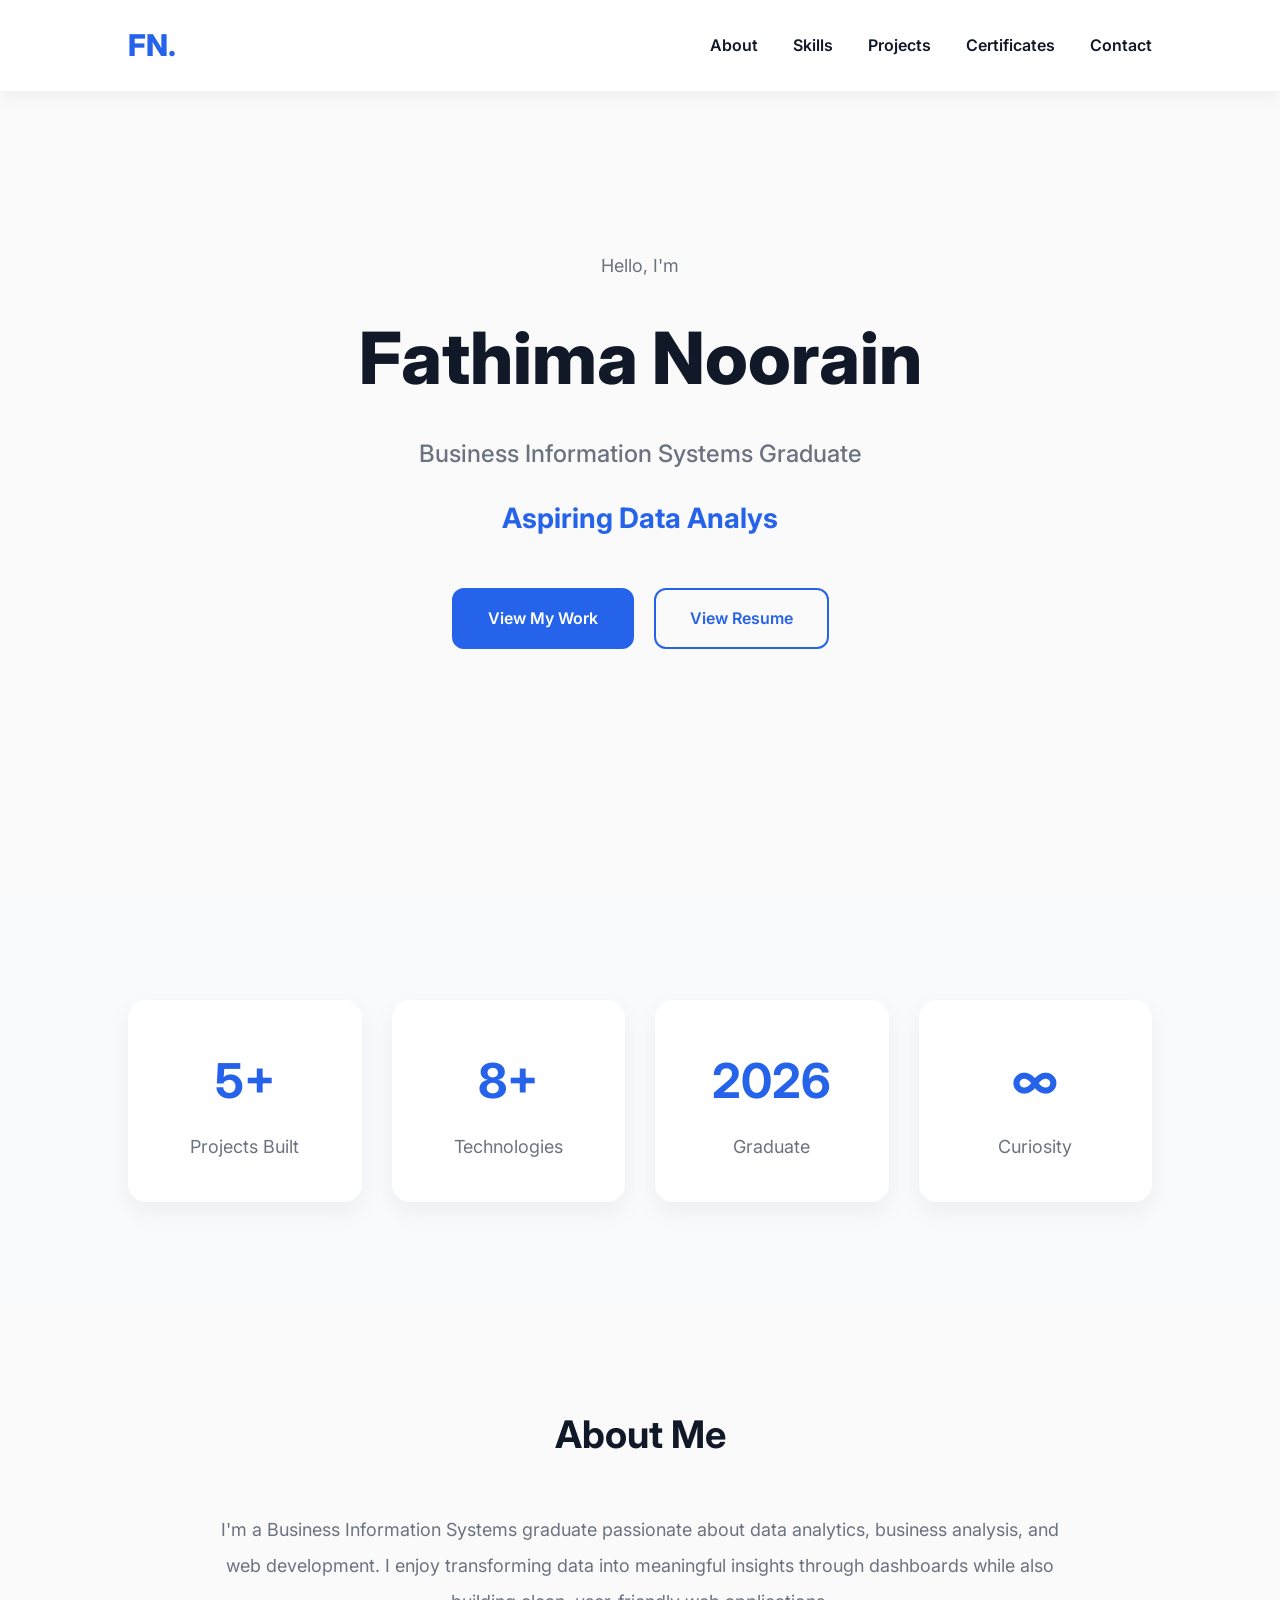
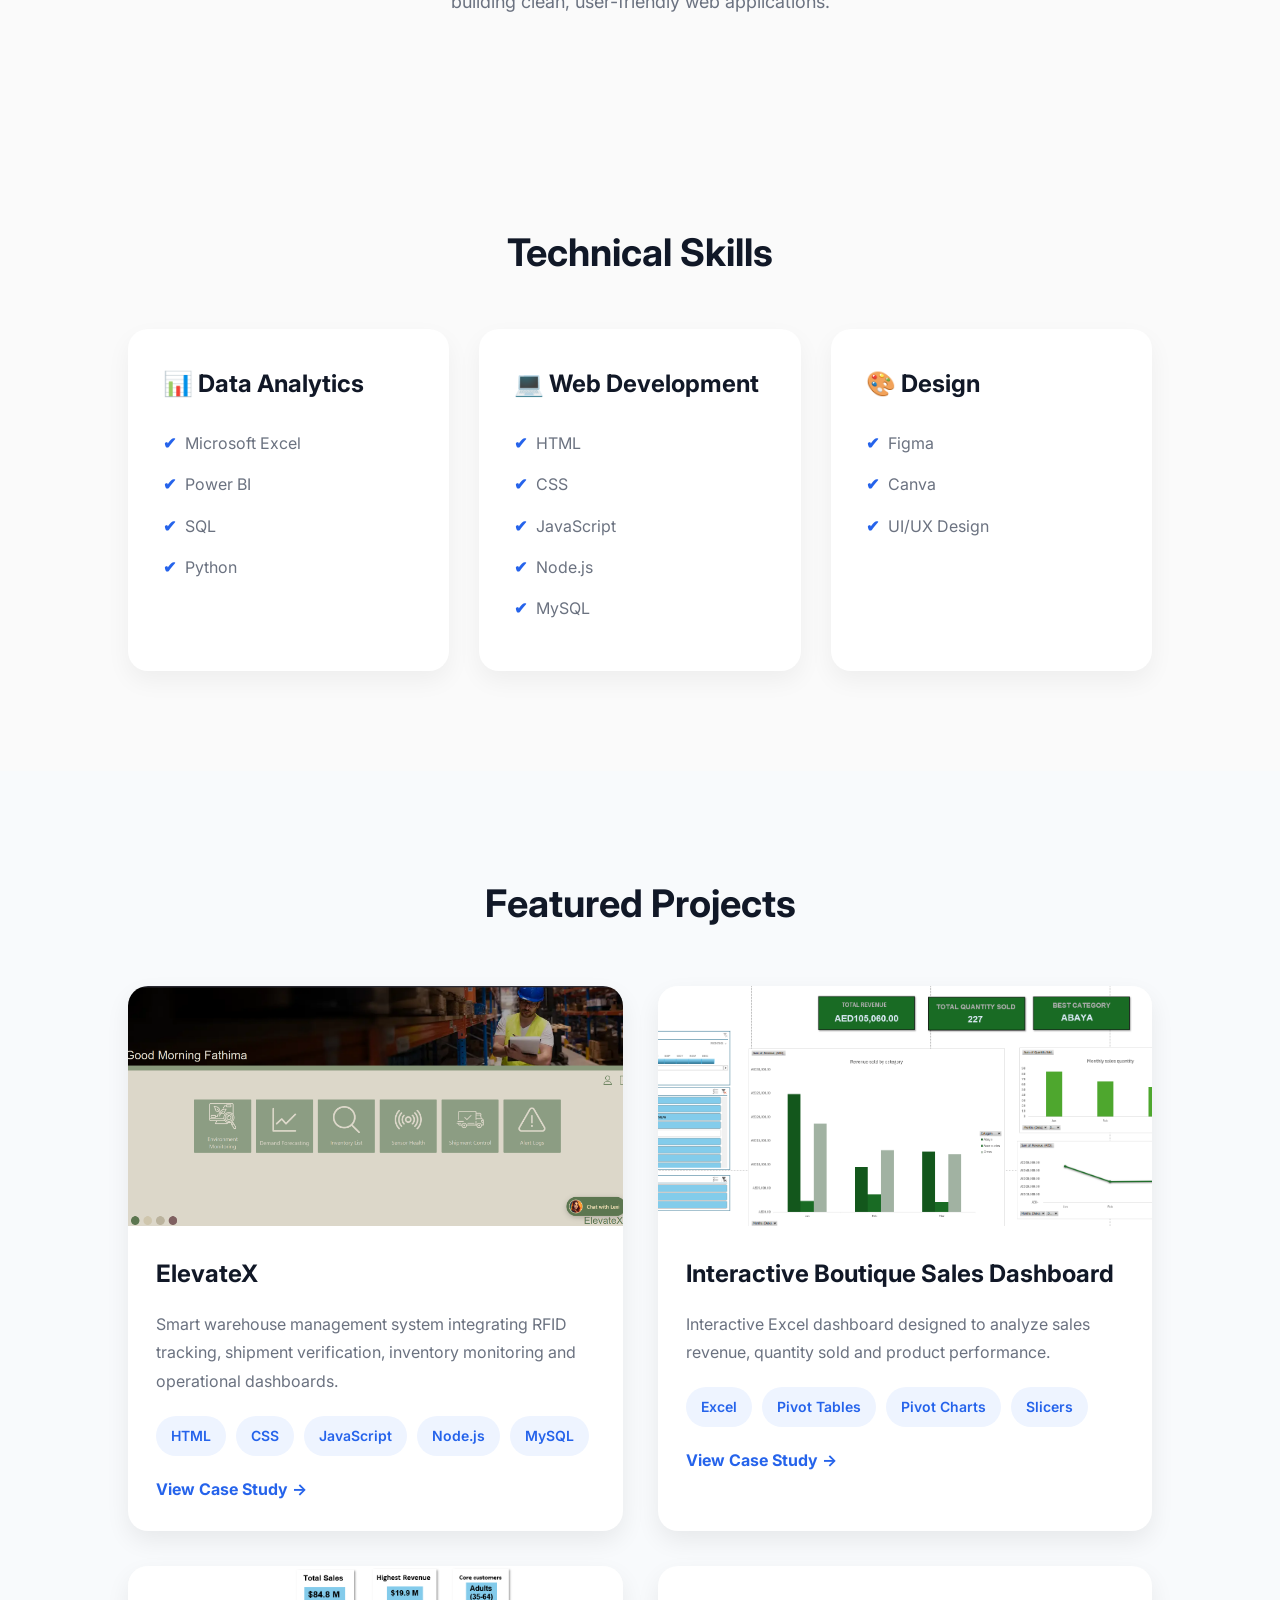
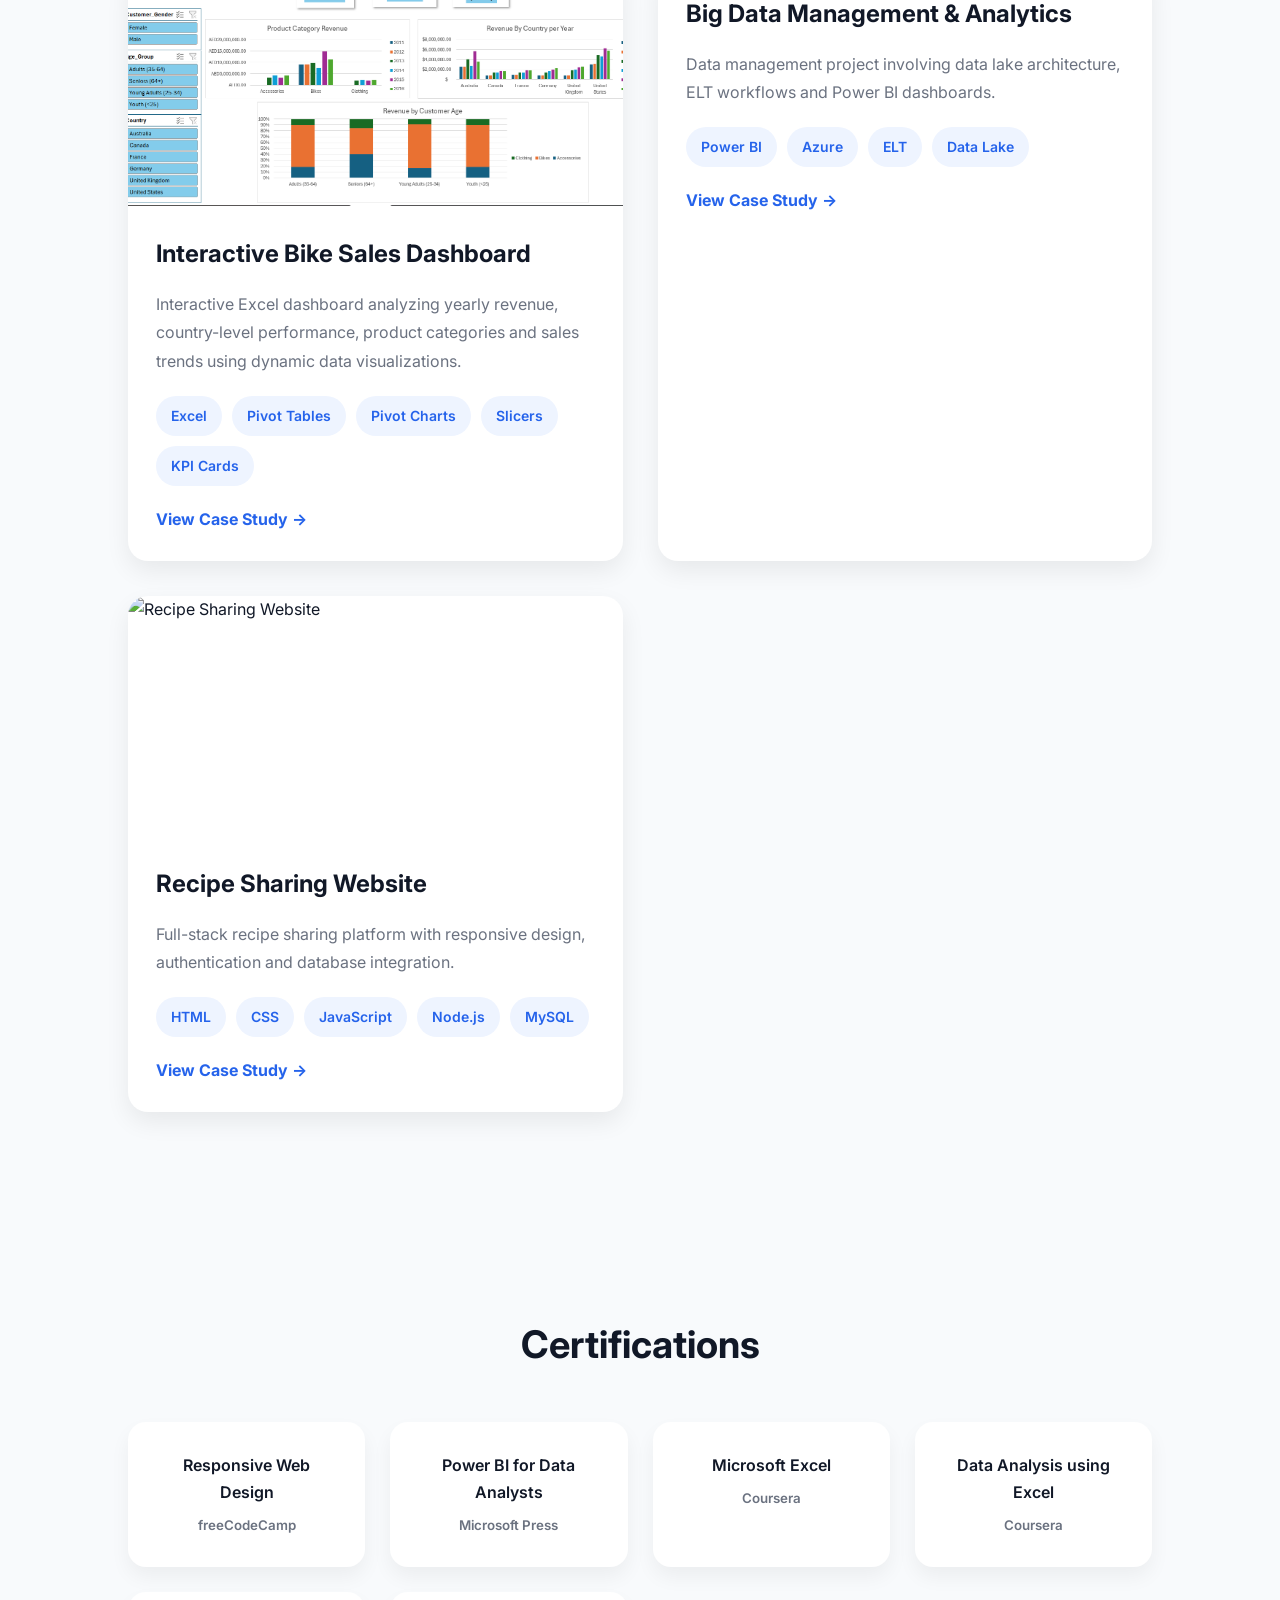
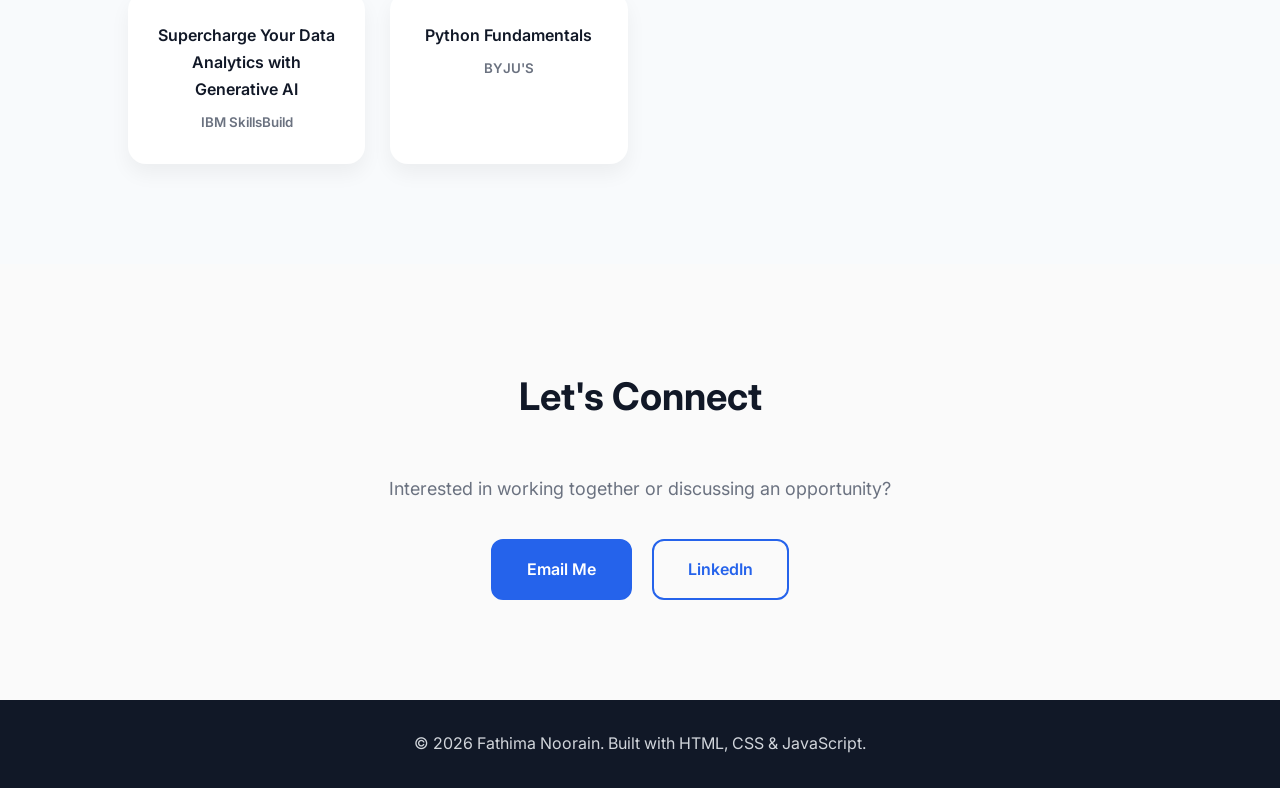
==== index.html @ 67fe756a "Rename portfolio.html to index.html" ====
<!DOCTYPE html>
<html lang="en">

<head>

    <meta charset="UTF-8">
    <meta name="viewport" content="width=device-width, initial-scale=1.0">

    <title>Fathima Noorain | Portfolio</title>

    <link rel="preconnect" href="https://fonts.googleapis.com">
    <link rel="preconnect" href="https://fonts.gstatic.com" crossorigin>

    <link
        href="https://fonts.googleapis.com/css2?family=Inter:wght@300;400;500;600;700;800&display=swap"
        rel="stylesheet"
    >

    <link rel="stylesheet" href="portfolio.css">

</head>


<body>


<!-- ===========================
NAVBAR
=========================== -->

<header>

    <nav>

        <a href="#home" class="logo">FN.</a>

        <ul>

            <li>
                <a href="#about">About</a>
            </li>

            <li>
                <a href="#skills">Skills</a>
            </li>

            <li>
                <a href="#projects">Projects</a>
            </li>

            <li>
                <a href="#certificates">Certificates</a>
            </li>

            <li>
                <a href="#contact">Contact</a>
            </li>

        </ul>

    </nav>

</header>



<!-- ===========================
HERO
=========================== -->

<section class="hero" id="home">

    <div class="hero-text">

        <p>Hello, I'm</p>

        <h1>Fathima Noorain</h1>

        <h3>Business Information Systems Graduate</h3>

        <h4 id="typing"></h4>

        <div class="buttons">

            <a href="#projects" class="btn">
                View My Work
            </a>

            <a
                href="resume/Resume.pdf"
                class="btn-outline"
                target="_blank"
            >
                View Resume
            </a>

        </div>

    </div>

</section>



<!-- ===========================
STATS
=========================== -->

<section id="stats">

    <div class="stats-grid">

        <div class="stat-card">

            <h2>5+</h2>

            <p>Projects Built</p>

        </div>


        <div class="stat-card">

            <h2>8+</h2>

            <p>Technologies</p>

        </div>


        <div class="stat-card">

            <h2>2026</h2>

            <p>Graduate</p>

        </div>


        <div class="stat-card">

            <h2>∞</h2>

            <p>Curiosity</p>

        </div>

    </div>

</section>



<!-- ===========================
ABOUT
=========================== -->

<section id="about">

    <h2>About Me</h2>

    <p>

        I'm a Business Information Systems graduate passionate about
        data analytics, business analysis, and web development.
        I enjoy transforming data into meaningful insights through
        dashboards while also building clean, user-friendly web
        applications.

    </p>

</section>



<!-- ===========================
SKILLS
=========================== -->

<section id="skills">

    <h2>Technical Skills</h2>


    <div class="skills-grid">


        <div class="skill-box">

            <h3>📊 Data Analytics</h3>

            <p>Microsoft Excel</p>
            <p>Power BI</p>
            <p>SQL</p>
            <p>Python</p>

        </div>


        <div class="skill-box">

            <h3>💻 Web Development</h3>

            <p>HTML</p>
            <p>CSS</p>
            <p>JavaScript</p>
            <p>Node.js</p>
            <p>MySQL</p>

        </div>


        <div class="skill-box">

            <h3>🎨 Design</h3>

            <p>Figma</p>
            <p>Canva</p>
            <p>UI/UX Design</p>

        </div>

    </div>

</section>



<!-- ===========================
PROJECTS
=========================== -->

<section id="projects">

    <h2>Featured Projects</h2>


    <div class="project-grid">


        <!-- ===========================
        ELEVATEX
        =========================== -->

        <div class="project-card">

            <img
                src="media/ElevateX_Homepage.png"
                alt="ElevateX Smart Warehouse Management System"
            >

            <div class="project-content">

                <h3>ElevateX</h3>

                <p>

                    Smart warehouse management system integrating
                    RFID tracking, shipment verification, inventory
                    monitoring and operational dashboards.

                </p>


                <div class="tags">

                    <span>HTML</span>
                    <span>CSS</span>
                    <span>JavaScript</span>
                    <span>Node.js</span>
                    <span>MySQL</span>

                </div>


                <button
                    class="project-btn"
                    onclick="openModal('elevatexModal')"
                >

                    View Case Study →

                </button>

            </div>

        </div>



        <!-- ===========================
        BOUTIQUE DASHBOARD
        =========================== -->

        <div class="project-card">

            <img
                src="media/sales_dashboard.png"
                alt="Interactive Boutique Sales Dashboard"
            >

            <div class="project-content">

                <h3>Interactive Boutique Sales Dashboard</h3>

                <p>

                    Interactive Excel dashboard designed to analyze
                    sales revenue, quantity sold and product performance.

                </p>


                <div class="tags">

                    <span>Excel</span>
                    <span>Pivot Tables</span>
                    <span>Pivot Charts</span>
                    <span>Slicers</span>

                </div>


                <button
                    class="project-btn"
                    onclick="openModal('boutiqueModal')"
                >

                    View Case Study →

                </button>

            </div>

        </div>

        <!-- ===========================
     BIKE SALES DASHBOARD
     =========================== -->

<div class="project-card">

    <img
        src="media/BikeSales_Dashboard.png"
        alt="Interactive Bike Sales Dashboard"
    >

    <div class="project-content">

        <h3>Interactive Bike Sales Dashboard</h3>

        <p>
            Interactive Excel dashboard analyzing yearly revenue,
            country-level performance, product categories and
            sales trends using dynamic data visualizations.
        </p>

        <div class="tags">

            <span>Excel</span>
            <span>Pivot Tables</span>
            <span>Pivot Charts</span>
            <span>Slicers</span>
            <span>KPI Cards</span>

        </div>

        <button
            class="project-btn"
            onclick="openModal('bikeSales')"
        >
            View Case Study →
        </button>

    </div>

</div>

        <!-- ===========================
        BIG DATA
        =========================== -->

        <div class="project-card">

            <!-- <img
                src="images/big-data.jpg"
                alt="Big Data Management and Analytics Project"
            > -->

            <div class="project-content">

                <h3>Big Data Management & Analytics</h3>

                <p>

                    Data management project involving data lake
                    architecture, ELT workflows and Power BI dashboards.

                </p>


                <div class="tags">

                    <span>Power BI</span>
                    <span>Azure</span>
                    <span>ELT</span>
                    <span>Data Lake</span>

                </div>


                <button
                    class="project-btn"
                    onclick="openModal('bigDataModal')"
                >

                    View Case Study →

                </button>

            </div>

        </div>



        <!-- ===========================
        RECIPE WEBSITE
        =========================== -->

        <div class="project-card">

            <img
                src="images/recipe.jpg"
                alt="Recipe Sharing Website"
            >

            <div class="project-content">

                <h3>Recipe Sharing Website</h3>

                <p>

                    Full-stack recipe sharing platform with
                    responsive design, authentication and database
                    integration.

                </p>


                <div class="tags">

                    <span>HTML</span>
                    <span>CSS</span>
                    <span>JavaScript</span>
                    <span>Node.js</span>
                    <span>MySQL</span>

                </div>


                <button
                    class="project-btn"
                    onclick="openModal('recipeModal')"
                >

                    View Case Study →

                </button>

            </div>

        </div>

    </div>

</section>

<!-- ==================================================
CASE STUDY MODALS
================================================== -->


<!-- ===========================
ELEVATEX MODAL
=========================== -->

<div class="modal" id="elevatexModal">

    <div class="modal-content">

        <button
            class="modal-close"
            onclick="closeModal('elevatexModal')"
        >
            ×
        </button>


        <h2>ElevateX</h2>

        <p class="modal-subtitle">
            Smart Warehouse Management System
        </p>


        <div class="modal-section">

            <h3>Overview</h3>

            <p>

                ElevateX is a university capstone project focused
                on improving warehouse visibility and automating
                inventory operations through connected technologies,
                dashboards and real-time data.

            </p>

        </div>


        <div class="modal-section">

            <h3>My Contribution</h3>

            <ul>

                <li>
                Developed and integrated backend functionality for user registration, login, inventory management, shipment verification, and shelf-location assignment.
                </li>

                <li>
                    Connected backend RFID data to frontend
                    interfaces.
                </li>

                <li>
                    Worked on displaying RFID scan results and shipment information
                    on the dashboard
                </li>

                <li>
                Worked across the frontend and backend to ensure data was correctly processed, stored, and displayed throughout the system.
                </li>
                <li>
                Maintained and managed the project database, supporting reliable storage and retrieval of user, inventory, shipment, and shelf-location data.

                </li>

            </ul>

        </div>


        <div class="modal-section">

            <h3>Key Features</h3>

            <ul>

                <li>RFID inventory tracking</li>
                <li>Shipment verification</li>
                <li>QR-based shelf binning</li>
                <li>Inventory monitoring</li>
                <li>Sensor health monitoring</li>
                <li>Operational dashboards</li>

            </ul>

        </div>


        <div class="modal-section">

            <h3>Technologies</h3>

            <div class="modal-tags">

                <span>HTML</span>
                <span>CSS</span>
                <span>JavaScript</span>
                <span>Node.js</span>
                <span>Express.js</span>
                <span>MySQL</span>
                <span>MongoDB</span>
                <span>RFID</span>
                <span>ESP32</span>
                <span>QR Code Systems</span>

            </div>

        </div>


        <div class="project-gallery">
             <img
                src="media/ElevateX_UserProfile.png"
                alt="ElevateX Dashboard"
            >
            <img
                src="media/ElevateX_InventorySearch.png"
                alt="ElevateX Dashboard"
            >
             <img
                src="media/ElevateX_warehouseInventory.png"
                alt="ElevateX Dashboard"
            >
             <img
                src="media/ElevateX_ShipmentControl.png"
                alt="ElevateX Dashboard"
            >
             <img
                src="media/ElevateX_shipmentVerification.png"
                alt="ElevateX Dashboard"
            >

            

        </div>


        <button
            class="modal-bottom-close"
            onclick="closeModal('elevatexModal')"
        >
            Close Case Study
        </button>

    </div>

</div>



<!-- ===========================
BOUTIQUE MODAL
=========================== -->

<div class="modal" id="boutiqueModal">

    <div class="modal-content">

        <button
            class="modal-close"
            onclick="closeModal('boutiqueModal')"
        >
            ×
        </button>


        <h2>Interactive Boutique Sales Dashboard</h2>

        <p class="modal-subtitle">
            Microsoft Excel Data Analytics Project
        </p>


        <div class="modal-section">

            <h3>Overview</h3>

            <p>

                An interactive sales dashboard created in Microsoft
                Excel to analyze monthly revenue, sales quantity,
                category performance and product trends.

            </p>

        </div>


        <div class="modal-section">

            <h3>What I Did</h3>

            <ul>

                <li>
                    Cleaned and organized sales data.
                </li>

                <li>
                    Created Pivot Tables and Pivot Charts.
                </li>

                <li>
                    Designed KPI cards for key metrics.
                </li>

                <li>
                    Added interactive slicers for filtering.
                </li>

                <li>
                    Analyzed monthly revenue and quantity sold.
                </li>

                <li>
                    Identified the best-performing category.

                </li>

            </ul>

        </div>


        <div class="modal-section">

            <h3>Key Insights</h3>

            <ul>

                <li>
                    Total revenue: AED 105,060
                </li>

                <li>
                    Total quantity sold: 227
                </li>

                <li>
                    Best-performing category: Abaya
                </li>

            </ul>

        </div>


        <div class="modal-section">

            <h3>Tools</h3>

            <div class="modal-tags">

                <span>Microsoft Excel</span>
                <span>Pivot Tables</span>
                <span>Pivot Charts</span>
                <span>Slicers</span>
                <span>KPI Cards</span>
                <span>Data Cleaning</span>

            </div>

        </div>


        <div class="project-gallery">

            <img
                src="media/sales_dashboard.png"
                alt="Boutique Sales Dashboard"
            >

        </div>


        <button
            class="modal-bottom-close"
            onclick="closeModal('boutiqueModal')"
        >
            Close Case Study
        </button>

    </div>

</div>

<!-- ===========================
BIKE SALES DASHBOARD
=========================== -->

<div class="modal" id="bikeSales">

    <div class="modal-content">

        <button
            class="modal-close"
            onclick="closeModal('bikeSales')"
        >
            ×
        </button>


        <h2>Interactive Bike Sales Dashboard</h2>

        <p class="modal-subtitle">
            Microsoft Excel Data Analytics Project
        </p>


        <div class="modal-section">

            <h3>Overview</h3>

            <p>

                An interactive sales dashboard created in Microsoft
                Excel to analyze yearly revenue, revenue per country,
                category performance and product trends.

            </p>

        </div>


        <div class="modal-section">

            <h3>What I Did</h3>

            <ul>

                <li>
                    Cleaned and organized sales data.
                </li>

                <li>
                    Created Pivot Tables and Pivot Charts.
                </li>

                <li>
                    Designed KPI cards for key metrics.
                </li>

                <li>
                    Added interactive slicers for filtering.
                </li>

                <li>
                    Analyzed yearly revenue per country for each product category and subcategory.
                </li>

                <li>
                    Identified the best-performing category.

                </li>

            </ul>

        </div>


        <div class="modal-section">

            <h3>Key Insights</h3>

            <ul>

                <li>
                    Total revenue: $84.8 M
                </li>

                <li>
                    Highest Annual Revenue (2015): $19.9 M
                </li>

                <li>
                    Best-performing category: Accessories
                </li>

            </ul>

        </div>


        <div class="modal-section">

            <h3>Tools</h3>

            <div class="modal-tags">

                <span>Microsoft Excel</span>
                <span>Pivot Tables</span>
                <span>Pivot Charts</span>
                <span>Slicers</span>
                <span>KPI Cards</span>
                <span>Data Cleaning</span>

            </div>

        </div>


        <div class="project-gallery">

            <img
                src="media/BikeSales_Dashboard.png"
                alt="Bike Sales Dashboard"
            >

        </div>


        <button
            class="modal-bottom-close"
            onclick="closeModal('bikeSales')"
        >
            Close Case Study
        </button>

    </div>

</div>

<!-- ===========================
BIG DATA MODAL
=========================== -->

<div class="modal" id="bigDataModal">

    <div class="modal-content">

        <button
            class="modal-close"
            onclick="closeModal('bigDataModal')"
        >
            ×
        </button>


        <h2>Big Data Management & Analytics</h2>

        <p class="modal-subtitle">
            Data Management & Business Intelligence Project
        </p>


        <div class="modal-section">

            <h3>Overview</h3>

            <p>

                A university group project focused on evaluating
                an organization's data infrastructure and designing
                a modern approach to data storage, processing and
                visualization.

            </p>

        </div>


        <div class="modal-section">

            <h3>My Contribution</h3>

            <ul>

                <li>
                    Collaborated with the team to assess existing
                    data collection and processing infrastructure.
                </li>

                <li>
                    Contributed to identifying gaps and
                    improvement areas.
                </li>

                <li>
                    Contributed to the design of a modern
                    data lake architecture.
                </li>

                <li>
                    Contributed to Power BI dashboards
                    visualizing business KPIs.
                </li>

            </ul>

        </div>


        <div class="modal-section">

            <h3>Technologies & Concepts</h3>

            <div class="modal-tags">

                <span>Power BI</span>
                <span>Microsoft Azure</span>
                <span>Data Lake</span>
                <span>ELT</span>
                <span>Data Analytics</span>

            </div>

        </div>


        <div class="project-gallery">

            <img
                src="images/big-data.jpg"
                alt="Big Data Analytics Project"
            >

        </div>


        <button
            class="modal-bottom-close"
            onclick="closeModal('bigDataModal')"
        >
            Close Case Study
        </button>

    </div>

</div>



<!-- ===========================
RECIPE MODAL
=========================== -->

<div class="modal" id="recipeModal">

    <div class="modal-content">

        <button
            class="modal-close"
            onclick="closeModal('recipeModal')"
        >
            ×
        </button>


        <h2>Recipe Sharing Website</h2>

        <p class="modal-subtitle">
            Full-Stack Web Development Project
        </p>


        <div class="modal-section">

            <h3>Overview</h3>

            <p>

                A responsive recipe-sharing website developed
                as a full-stack web application. The platform
                allows users to browse, search and manage recipes.

            </p>

        </div>


        <div class="modal-section">

            <h3>What I Built</h3>

            <ul>

                <li>
                    Developed responsive frontend pages.
                </li>

                <li>
                    Built backend functionality using Node.js.
                </li>

                <li>
                    Connected the application to MySQL.
                </li>

                <li>
                    Implemented user authentication.
                </li>

                <li>
                    Created recipe management functionality.
                </li>

                <li>
                    Implemented dynamic recipe browsing and searching.

                </li>

            </ul>

        </div>


        <div class="modal-section">

            <h3>Technologies</h3>

            <div class="modal-tags">

                <span>HTML</span>
                <span>CSS</span>
                <span>JavaScript</span>
                <span>JSON</span>
                <span>Node.js</span>
                <span>MySQL</span>

            </div>

        </div>


        <div class="project-gallery">

            <img
                src="images/recipe.jpg"
                alt="Recipe Sharing Website"
            >

        </div>


        <button
            class="modal-bottom-close"
            onclick="closeModal('recipeModal')"
        >
            Close Case Study
        </button>

    </div>

</div>



<!-- ===========================
VERITAS MODAL
=========================== -->

<div class="modal" id="veritasModal">

    <div class="modal-content">

        <button
            class="modal-close"
            onclick="closeModal('veritasModal')"
        >
            ×
        </button>


        <h2>Veritas</h2>

        <p class="modal-subtitle">
            Crime Reporting Platform — UI/UX Design
        </p>


        <div class="modal-section">

            <h3>Overview</h3>

            <p>

                Veritas is a university UI/UX project focused
                on designing an intuitive crime reporting platform
                with clear navigation and accessible user workflows.

            </p>

        </div>


        <div class="modal-section">

            <h3>My Contribution</h3>

            <ul>

                <li>
                    Collaborated on the UI/UX design.
                </li>

                <li>
                    Designed user interface screens in Figma.
                </li>

                <li>
                    Focused on intuitive navigation and
                    accessible layouts.
                </li>

                <li>
                    Created supporting visual assets using Canva.
                </li>

            </ul>

        </div>


        <div class="modal-section">

            <h3>Tools</h3>

            <div class="modal-tags">

                <span>Figma</span>
                <span>Canva</span>
                <span>UI/UX Design</span>

            </div>

        </div>


        <div class="project-gallery">

            <img
                src="images/veritas.jpg"
                alt="Veritas UI UX Project"
            >

        </div>


        <button
            class="modal-bottom-close"
            onclick="closeModal('veritasModal')"
        >
            Close Case Study
        </button>

    </div>

</div>



<!-- ===========================
CERTIFICATES
=========================== -->

<section id="certificates">

    <h2>Certifications</h2>


    <div class="certificate-grid">

        <div class="certificate-card">
            Responsive Web Design
            <br>
            <small>freeCodeCamp</small>
        </div>


        <div class="certificate-card">
            Power BI for Data Analysts
            <br>
            <small>Microsoft Press</small>
        </div>


        <div class="certificate-card">
            Microsoft Excel
            <br>
            <small>Coursera</small>
        </div>


        <div class="certificate-card">
            Data Analysis using Excel
            <br>
            <small>Coursera</small>
        </div>


        <div class="certificate-card">
            Supercharge Your Data Analytics with Generative AI
            <br>
            <small>IBM SkillsBuild</small>
        </div>


        <div class="certificate-card">
            Python Fundamentals
            <br>
            <small>BYJU'S</small>
        </div>

    </div>

</section>



<!-- ===========================
CONTACT
=========================== -->

<section id="contact">

    <h2>Let's Connect</h2>

    <p>
        Interested in working together or discussing an opportunity?
    </p>


    <div class="contact-buttons">

        <a
            href="mailto:fathimanoorain97@gmail.com"
            class="btn"
        >
            Email Me
        </a>

        <a
            href="https://www.linkedin.com/"
            target="_blank"
            class="btn-outline"
        >
            LinkedIn
        </a>

    </div>

</section>



<!--FOOTER-->

<footer>

    <p>
        © 2026 Fathima Noorain. Built with HTML, CSS & JavaScript.
    </p>

</footer>



<script src="portfolio.js"></script>

</body>

</html>
---- portfolio.css ----
/* ===========================
GLOBAL STYLES
=========================== */

* {
    margin: 0;
    padding: 0;
    box-sizing: border-box;
    font-family: 'Inter', sans-serif;
    scroll-behavior: smooth;
}

body {
    background: #FAFAFA;
    color: #111827;
    overflow-x: hidden;
    line-height: 1.7;
}

body.modal-open {
    overflow: hidden;
}

img {
    width: 100%;
    display: block;
}

section {
    padding: 100px 10%;
}

h2 {
    font-size: 38px;
    text-align: center;
    margin-bottom: 45px;
    font-weight: 700;
}

p {
    color: #6B7280;
}


/* ===========================
NAVBAR
=========================== */

header {
    position: fixed;
    width: 100%;
    top: 0;
    z-index: 999;
    background: rgba(255,255,255,.95);
    backdrop-filter: blur(12px);
    box-shadow: 0 5px 15px rgba(0,0,0,.05);
}

nav {
    display: flex;
    justify-content: space-between;
    align-items: center;
    padding: 20px 10%;
}

.logo {
    font-size: 30px;
    font-weight: 800;
    color: #2563EB;
    text-decoration: none;
}

nav ul {
    display: flex;
    list-style: none;
    gap: 35px;
}

nav ul li a {
    text-decoration: none;
    color: #111827;
    font-weight: 600;
    transition: .3s;
}

nav ul li a:hover {
    color: #2563EB;
}

nav ul li a.active {
    color: #2563EB;
}


/* ===========================
HERO
=========================== */

.hero {
    min-height: 100vh;
    display: flex;
    justify-content: center;
    align-items: center;
    text-align: center;
    padding: 120px 10%;
}

.hero h1 {
    font-size: 72px;
    margin: 15px 0;
    font-weight: 800;
    color: #111827;
}

.hero h3 {
    font-size: 24px;
    color: #6B7280;
    font-weight: 500;
}

.hero h4 {
    margin-top: 20px;
    color: #2563EB;
    font-size: 28px;
    font-weight: 700;
    min-height: 40px;
}

.hero p {
    font-size: 18px;
    color: #6B7280;
}


/* ===========================
BUTTONS
=========================== */

.buttons {
    display: flex;
    justify-content: center;
    gap: 20px;
    margin-top: 45px;
}

.btn {
    display: inline-block;
    background: #2563EB;
    color: white;
    padding: 15px 34px;
    border-radius: 12px;
    text-decoration: none;
    font-weight: 600;
    transition: .3s;
    border: 2px solid #2563EB;
}

.btn:hover {
    transform: translateY(-5px);
    box-shadow: 0 12px 25px rgba(37,99,235,.25);
}

.btn-outline {
    display: inline-block;
    border: 2px solid #2563EB;
    color: #2563EB;
    padding: 15px 34px;
    border-radius: 12px;
    text-decoration: none;
    font-weight: 600;
    transition: .3s;
}

.btn-outline:hover {
    background: #2563EB;
    color: white;
}


/* ===========================
STATS
=========================== */

#stats {
    background: #F8FAFC;
}

.stats-grid {
    display: grid;
    grid-template-columns: repeat(auto-fit, minmax(220px, 1fr));
    gap: 30px;
}

.stat-card {
    background: white;
    border-radius: 18px;
    padding: 40px;
    text-align: center;
    box-shadow: 0 10px 25px rgba(0,0,0,.05);
    transition: .35s;
}

.stat-card:hover {
    transform: translateY(-10px);
}

.stat-card h2 {
    font-size: 48px;
    color: #2563EB;
    margin-bottom: 10px;
}

.stat-card p {
    font-size: 18px;
}


/* ===========================
ABOUT
=========================== */

#about p {
    max-width: 850px;
    margin: auto;
    text-align: center;
    font-size: 18px;
    line-height: 2;
}


/* ===========================
SKILLS
=========================== */

.skills-grid {
    display: grid;
    grid-template-columns: repeat(auto-fit, minmax(300px, 1fr));
    gap: 30px;
}

.skill-box {
    background: white;
    padding: 35px;
    border-radius: 20px;
    box-shadow: 0 10px 25px rgba(0,0,0,.05);
    transition: .35s;
}

.skill-box:hover {
    transform: translateY(-10px);
}

.skill-box h3 {
    margin-bottom: 25px;
    color: #111827;
    font-size: 24px;
}

.skill-box p {
    margin: 14px 0;
    position: relative;
    padding-left: 22px;
}

.skill-box p::before {
    content: "✔";
    color: #2563EB;
    position: absolute;
    left: 0;
    font-weight: bold;
}


/* ===========================
SCROLLBAR
=========================== */

::-webkit-scrollbar {
    width: 10px;
}

::-webkit-scrollbar-thumb {
    background: #2563EB;
    border-radius: 20px;
}

::-webkit-scrollbar-track {
    background: #F3F4F6;
}


/* ===========================
PROJECTS
=========================== */

#projects {
    background: #F8FAFC;
}

.project-grid {
    display: grid;
    grid-template-columns: repeat(auto-fit, minmax(340px, 1fr));
    gap: 35px;
    margin-top: 50px;
}

.project-card {
    background: white;
    border-radius: 20px;
    overflow: hidden;
    box-shadow: 0 10px 25px rgba(0,0,0,.07);
    transition: .35s;
}

.project-card:hover {
    transform: translateY(-8px);
    box-shadow: 0 20px 40px rgba(0,0,0,.12);
}

.project-card > img {
    width: 100%;
    height: 240px;
    object-fit: cover;
}

.project-content {
    padding: 28px;
}

.project-content h3 {
    font-size: 24px;
    margin-bottom: 15px;
}

.project-content p {
    line-height: 1.8;
    margin-bottom: 20px;
}

.tags {
    display: flex;
    flex-wrap: wrap;
    gap: 10px;
    margin-bottom: 20px;
}

.tags span {
    background: #EEF4FF;
    color: #2563EB;
    padding: 8px 15px;
    border-radius: 25px;
    font-size: 14px;
    font-weight: 600;
}


/* ===========================
CASE STUDY BUTTON
=========================== */

.project-btn {
    background: none;
    border: none;
    padding: 0;
    color: #2563EB;
    font-size: 16px;
    font-weight: 700;
    cursor: pointer;
    transition: .3s;
}

.project-btn:hover {
    letter-spacing: 1px;
}


/* ===========================
CASE STUDY MODAL
=========================== */

.modal {
    position: fixed;
    inset: 0;
    width: 100%;
    height: 100%;
    background: rgba(15, 23, 42, .75);
    backdrop-filter: blur(8px);

    display: flex;
    justify-content: center;
    align-items: center;

    padding: 30px;

    opacity: 0;
    visibility: hidden;

    transition: opacity .3s ease,
                visibility .3s ease;

    z-index: 2000;
}

.modal.active {
    opacity: 1;
    visibility: visible;
}


/* ===========================
MODAL CONTENT
=========================== */

.modal-content {
    position: relative;

    width: min(950px, 100%);
    max-height: 90vh;

    background: white;
    border-radius: 24px;

    padding: 50px;

    overflow-y: auto;

    transform: translateY(30px) scale(.97);

    transition: transform .3s ease;

    box-shadow: 0 30px 80px rgba(0,0,0,.25);
}

.modal.active .modal-content {
    transform: translateY(0) scale(1);
}


/* ===========================
MODAL CLOSE BUTTON
=========================== */

.modal-close {
    position: absolute;

    top: 20px;
    right: 25px;

    width: 45px;
    height: 45px;

    border: none;
    border-radius: 50%;

    background: #F3F4F6;

    color: #111827;

    font-size: 30px;
    line-height: 1;

    cursor: pointer;

    transition: .3s;
}

.modal-close:hover {
    background: #2563EB;
    color: white;
}


/* ===========================
MODAL HEADINGS
=========================== */

.modal-content > h2 {
    text-align: left;
    font-size: 40px;
    margin-bottom: 5px;
    padding-right: 50px;
}

.modal-subtitle {
    color: #2563EB;
    font-size: 18px;
    font-weight: 600;
    margin-bottom: 35px;
}


/* ===========================
MODAL SECTIONS
=========================== */

.modal-section {
    margin-bottom: 35px;
}

.modal-section h3 {
    font-size: 22px;
    margin-bottom: 12px;
    color: #111827;
}

.modal-section p {
    line-height: 1.8;
}

.modal-section ul {
    padding-left: 22px;
}

.modal-section li {
    margin-bottom: 10px;
    color: #4B5563;
}


/* ===========================
MODAL TAGS
=========================== */

.modal-tags {
    display: flex;
    flex-wrap: wrap;
    gap: 10px;
}

.modal-tags span {
    background: #EEF4FF;
    color: #2563EB;

    padding: 8px 15px;

    border-radius: 25px;

    font-size: 14px;
    font-weight: 600;
}


/* ===========================
PROJECT GALLERY
=========================== */

.project-gallery {
    display: flex;
    flex-direction: column;
    gap: 30px;
    margin-top: 30px;
}

.project-gallery img {
    width: 100%;
    height: auto;

    display: block;

    border-radius: 18px;

    border: 1px solid #E5E7EB;

    box-shadow: 0 12px 30px rgba(0,0,0,.08);

    transition: .35s;
}

.project-gallery img:hover {
    transform: scale(1.01);
    box-shadow: 0 20px 45px rgba(0,0,0,.15);
}


/* ===========================
MODAL BOTTOM BUTTON
=========================== */

.modal-bottom-close {
    display: block;

    margin: 35px auto 0;

    border: 2px solid #2563EB;

    background: white;

    color: #2563EB;

    padding: 12px 25px;

    border-radius: 10px;

    font-weight: 600;

    cursor: pointer;

    transition: .3s;
}

.modal-bottom-close:hover {
    background: #2563EB;
    color: white;
}


/* ===========================
TIMELINE
=========================== */

.timeline {
    max-width: 900px;
    margin: auto;
    position: relative;
}

.timeline::before {
    content: "";
    position: absolute;

    left: 50%;

    transform: translateX(-50%);

    width: 4px;
    height: 100%;

    background: #2563EB;
}

.timeline-item {
    width: 45%;

    background: white;

    padding: 25px;

    border-radius: 18px;

    margin-bottom: 40px;

    box-shadow: 0 8px 20px rgba(0,0,0,.06);

    position: relative;
}

.timeline-item:nth-child(odd) {
    margin-right: auto;
}

.timeline-item:nth-child(even) {
    margin-left: auto;
}

.timeline-item h3 {
    color: #2563EB;
    margin-bottom: 10px;
}


/* ===========================
CERTIFICATES
=========================== */

#certificates {
    background: #F8FAFC;
}

.certificate-grid {
    display: grid;

    grid-template-columns:
        repeat(auto-fit, minmax(220px, 1fr));

    gap: 25px;
}

.certificate-card {
    background: white;

    padding: 30px;

    border-radius: 18px;

    text-align: center;

    font-weight: 600;

    box-shadow: 0 10px 20px rgba(0,0,0,.05);

    transition: .35s;
}

.certificate-card:hover {
    transform: translateY(-8px);
    color: #2563EB;
}

.certificate-card small {
    display: block;
    margin-top: 8px;
    color: #6B7280;
}


/* ===========================
CONTACT
=========================== */

#contact {
    text-align: center;
}

#contact p {
    font-size: 18px;
    margin-bottom: 35px;
}

.contact-buttons {
    display: flex;
    justify-content: center;
    gap: 20px;
    flex-wrap: wrap;
}


/* ===========================
FOOTER
=========================== */

footer {
    padding: 30px;
    background: #111827;
    color: white;
    text-align: center;
}

footer p {
    color: #D1D5DB;
}


/* ===========================
ANIMATIONS
=========================== */

.project-card,
.skill-box,
.stat-card,
.certificate-card,
.timeline-item {
    animation: fadeUp .8s ease;
}

@keyframes fadeUp {

    from {
        opacity: 0;
        transform: translateY(40px);
    }

    to {
        opacity: 1;
        transform: translateY(0);
    }

}


/* ===========================
RESPONSIVE DESIGN
=========================== */

@media (max-width: 1000px) {

    nav {
        flex-direction: column;
        gap: 20px;
    }

    nav ul {
        flex-wrap: wrap;
        justify-content: center;
        gap: 20px;
    }

    .hero h1 {
        font-size: 52px;
    }

    .hero h3 {
        font-size: 22px;
    }

    .timeline::before {
        left: 20px;
    }

    .timeline-item {
        width: 100%;
        margin-left: 40px !important;
        margin-right: 0 !important;
    }

}


@media (max-width: 768px) {

    section {
        padding: 80px 7%;
    }

    .hero {
        padding-top: 150px;
    }

    .hero h1 {
        font-size: 42px;
    }

    .hero h3 {
        font-size: 20px;
    }

    .hero h4 {
        font-size: 22px;
    }

    .buttons {
        flex-direction: column;
        align-items: center;
    }

    .stats-grid,
    .skills-grid,
    .project-grid,
    .certificate-grid {
        grid-template-columns: 1fr;
    }

    nav ul {
        gap: 15px;
    }

    .modal {
        padding: 15px;
    }

    .modal-content {
        padding: 35px 25px;
        max-height: 94vh;
        border-radius: 20px;
    }

    .modal-content > h2 {
        font-size: 30px;
    }

}


@media (max-width: 500px) {

    .logo {
        font-size: 26px;
    }

    h2 {
        font-size: 30px;
    }

    .hero h1 {
        font-size: 36px;
    }

    .btn,
    .btn-outline {
        width: 100%;
        text-align: center;
    }

    .modal-close {
        top: 15px;
        right: 15px;

        width: 40px;
        height: 40px;

        font-size: 25px;
    }

    .modal-content {
        padding: 30px 20px;
    }

}
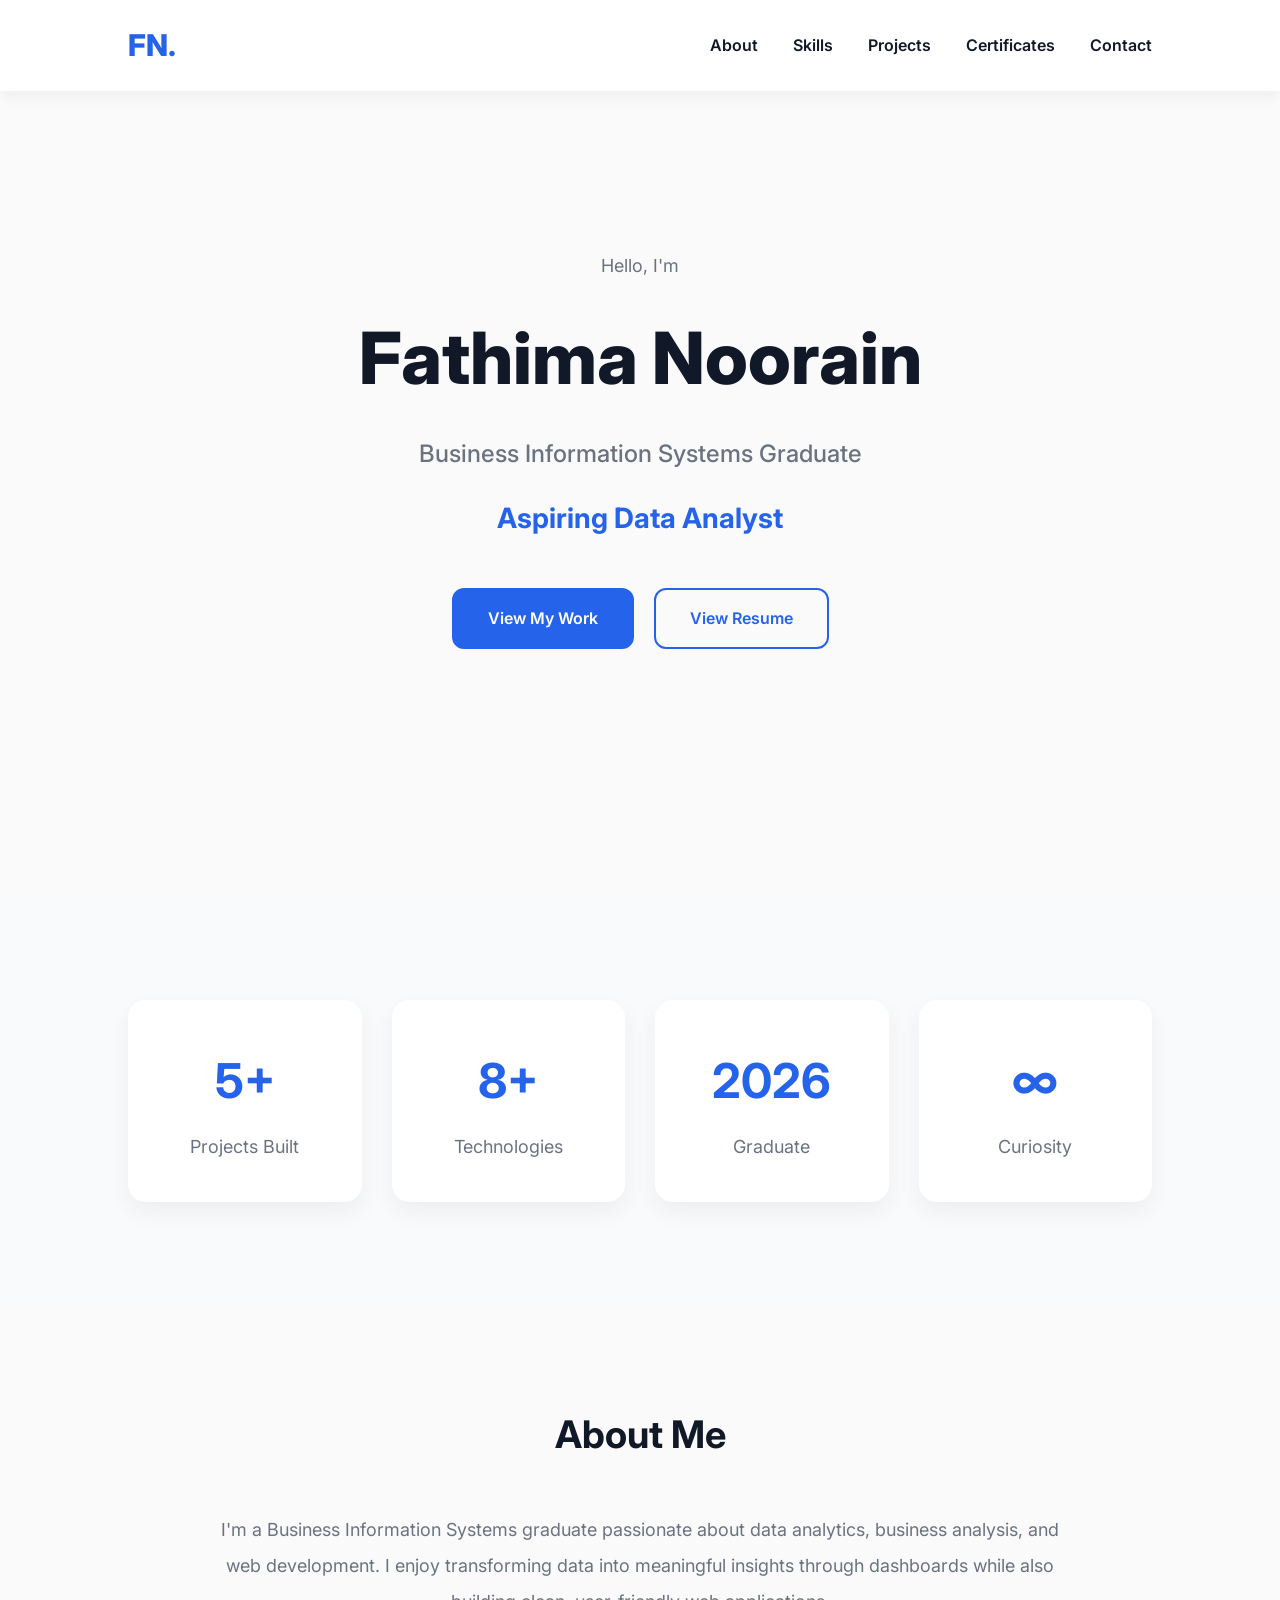
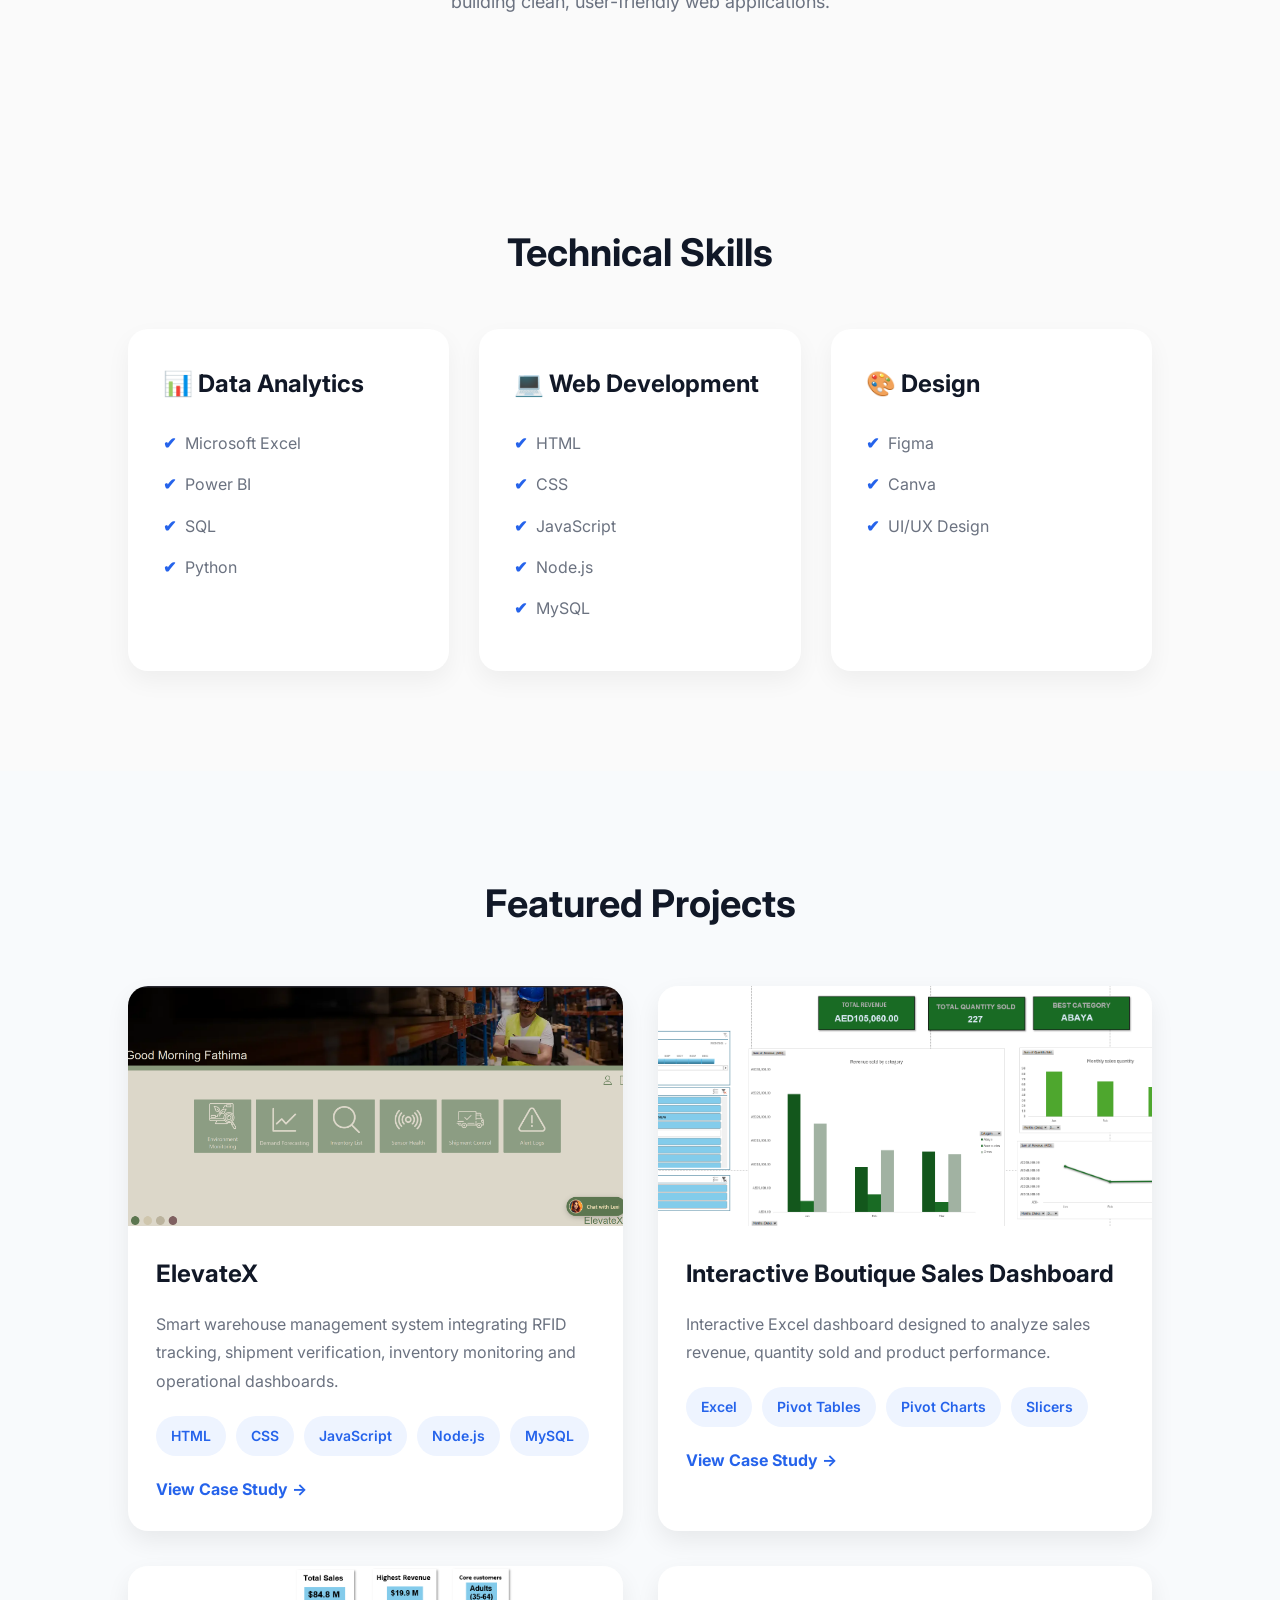
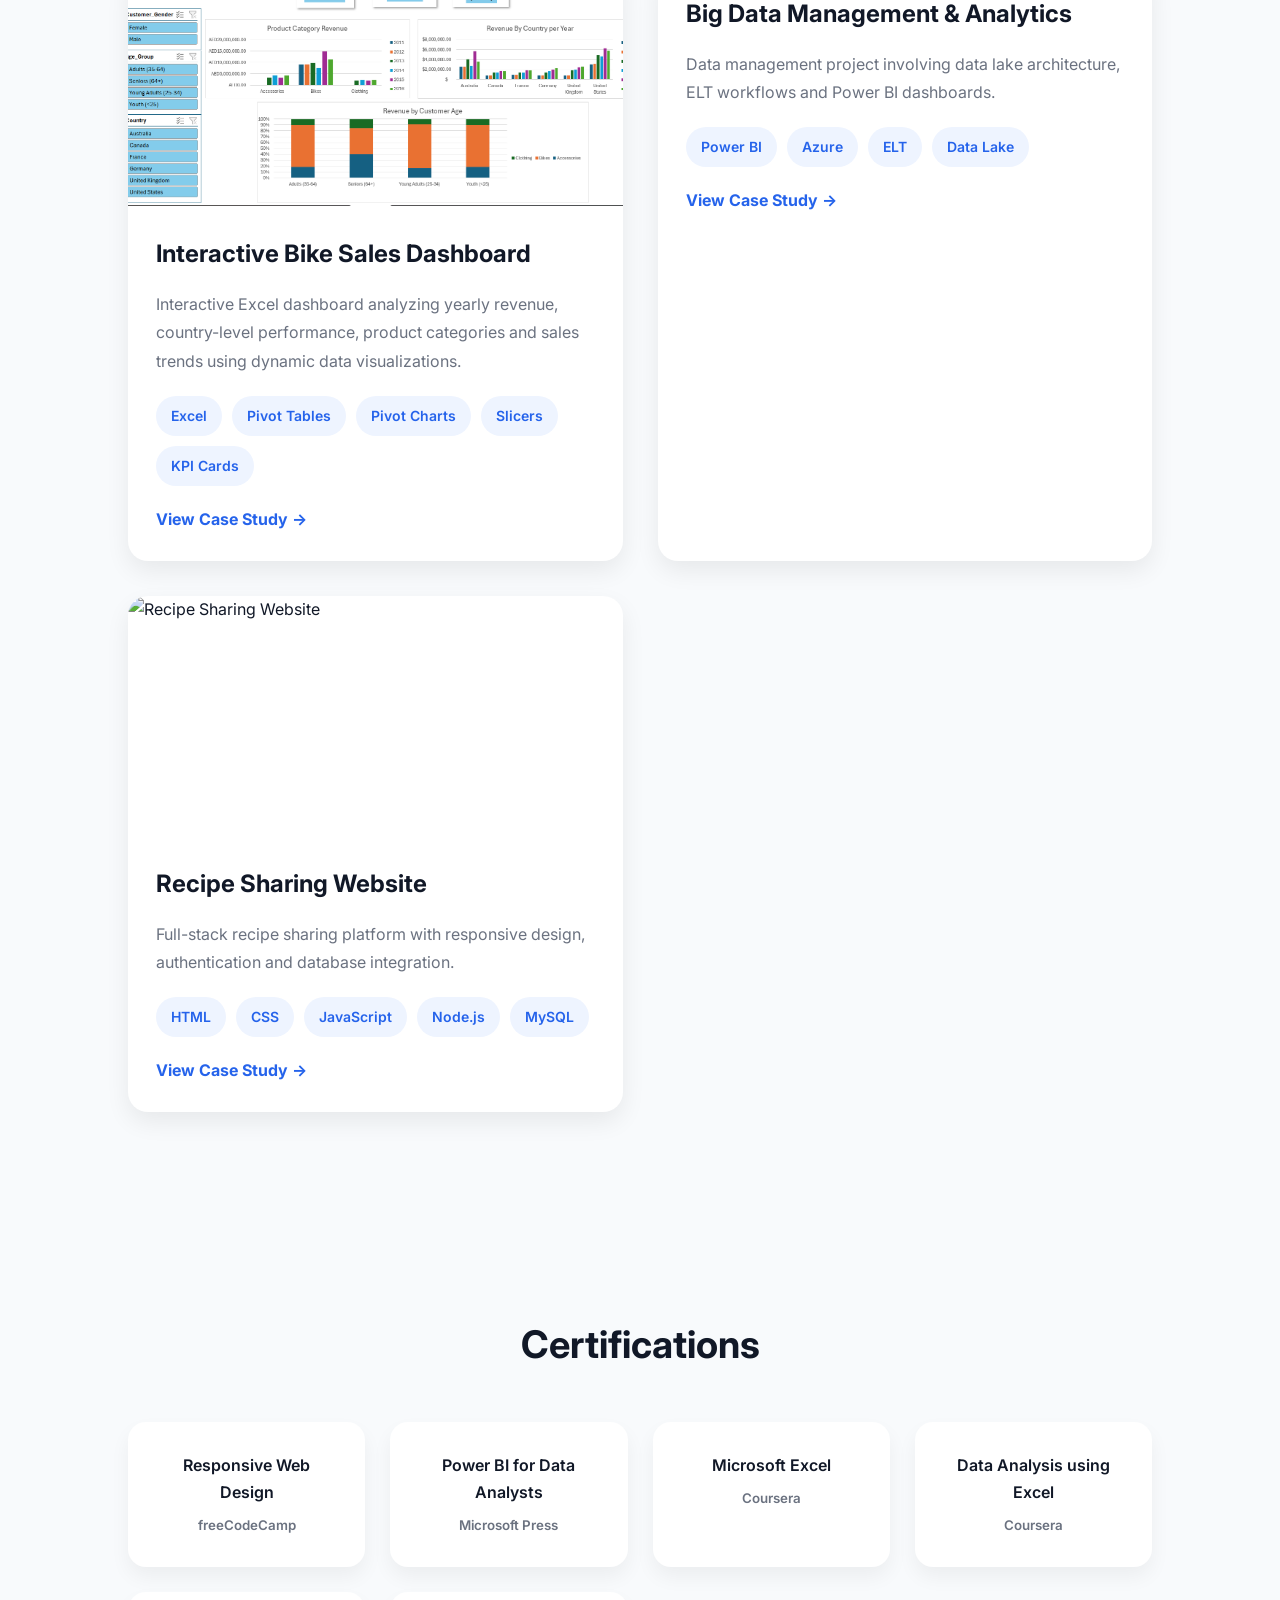
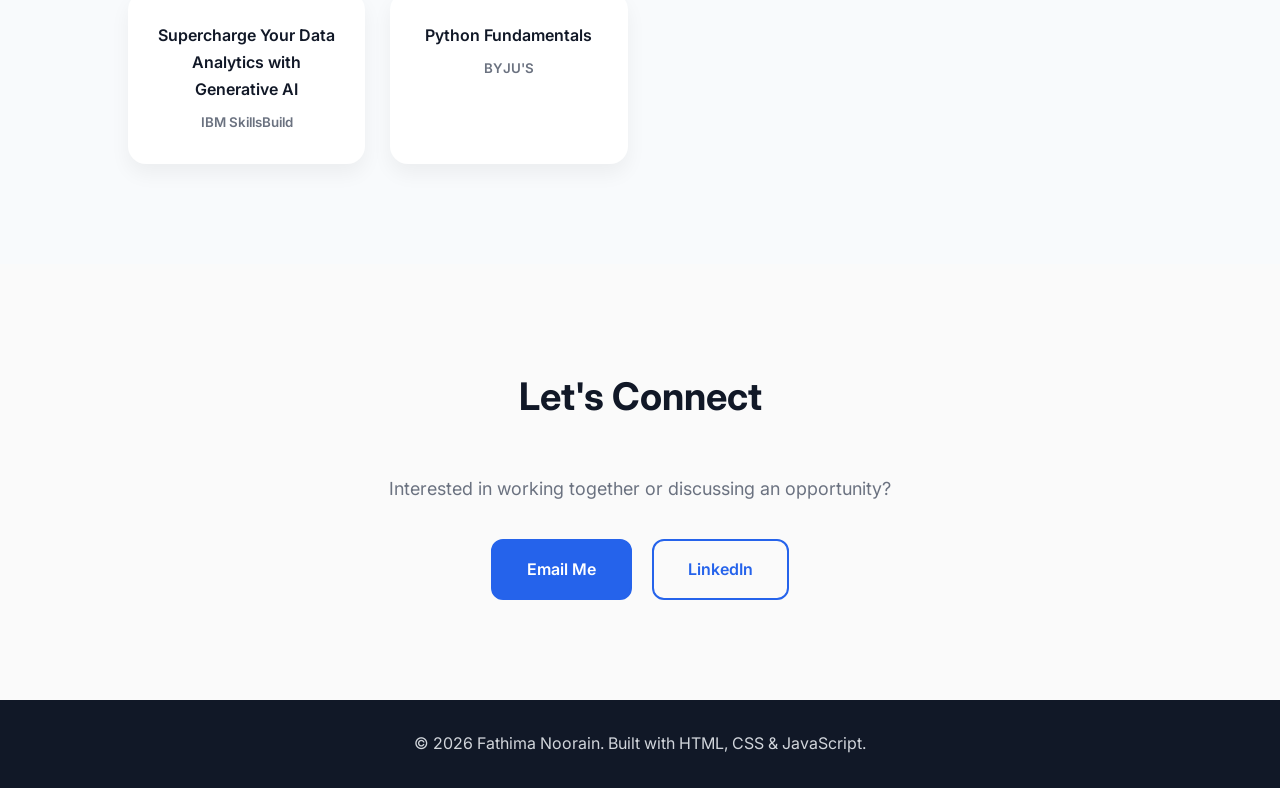
==== commit e6f43c7b: "add the recipe sharing website images" ====
--- a/index.html
+++ b/index.html
@@ -431,7 +431,7 @@
         <div class="project-card">
 
             <img
-                src="images/recipe.jpg"
+                src="media/recipeweb_homepage.png"
                 alt="Recipe Sharing Website"
             >
 
@@ -1110,7 +1110,7 @@
         <div class="project-gallery">
 
             <img
-                src="images/recipe.jpg"
+                src="media/recipeweb_homepage.png"
                 alt="Recipe Sharing Website"
             >
 
@@ -1127,111 +1127,6 @@
     </div>
 
 </div>
-
-
-
-<!-- ===========================
-VERITAS MODAL
-=========================== -->
-
-<div class="modal" id="veritasModal">
-
-    <div class="modal-content">
-
-        <button
-            class="modal-close"
-            onclick="closeModal('veritasModal')"
-        >
-            ×
-        </button>
-
-
-        <h2>Veritas</h2>
-
-        <p class="modal-subtitle">
-            Crime Reporting Platform — UI/UX Design
-        </p>
-
-
-        <div class="modal-section">
-
-            <h3>Overview</h3>
-
-            <p>
-
-                Veritas is a university UI/UX project focused
-                on designing an intuitive crime reporting platform
-                with clear navigation and accessible user workflows.
-
-            </p>
-
-        </div>
-
-
-        <div class="modal-section">
-
-            <h3>My Contribution</h3>
-
-            <ul>
-
-                <li>
-                    Collaborated on the UI/UX design.
-                </li>
-
-                <li>
-                    Designed user interface screens in Figma.
-                </li>
-
-                <li>
-                    Focused on intuitive navigation and
-                    accessible layouts.
-                </li>
-
-                <li>
-                    Created supporting visual assets using Canva.
-                </li>
-
-            </ul>
-
-        </div>
-
-
-        <div class="modal-section">
-
-            <h3>Tools</h3>
-
-            <div class="modal-tags">
-
-                <span>Figma</span>
-                <span>Canva</span>
-                <span>UI/UX Design</span>
-
-            </div>
-
-        </div>
-
-
-        <div class="project-gallery">
-
-            <img
-                src="images/veritas.jpg"
-                alt="Veritas UI UX Project"
-            >
-
-        </div>
-
-
-        <button
-            class="modal-bottom-close"
-            onclick="closeModal('veritasModal')"
-        >
-            Close Case Study
-        </button>
-
-    </div>
-
-</div>
-
 
 
 <!-- ===========================
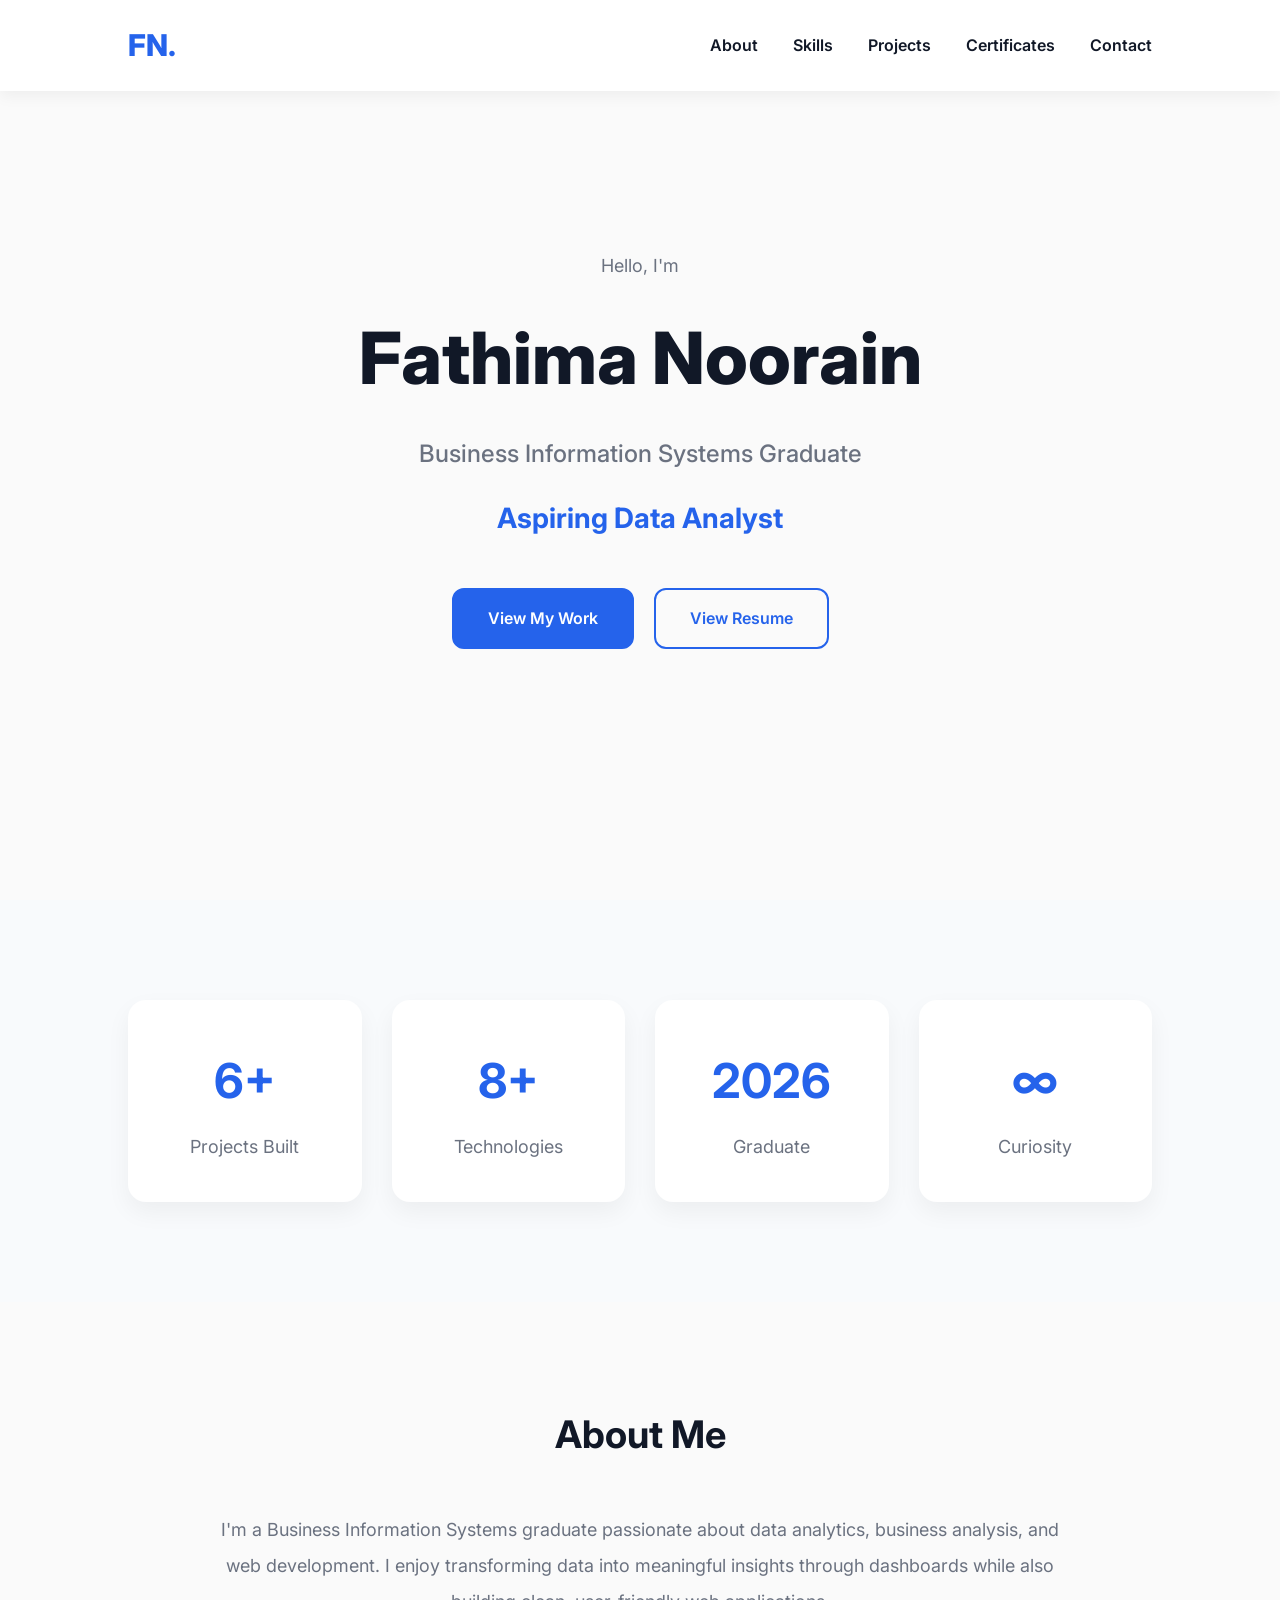
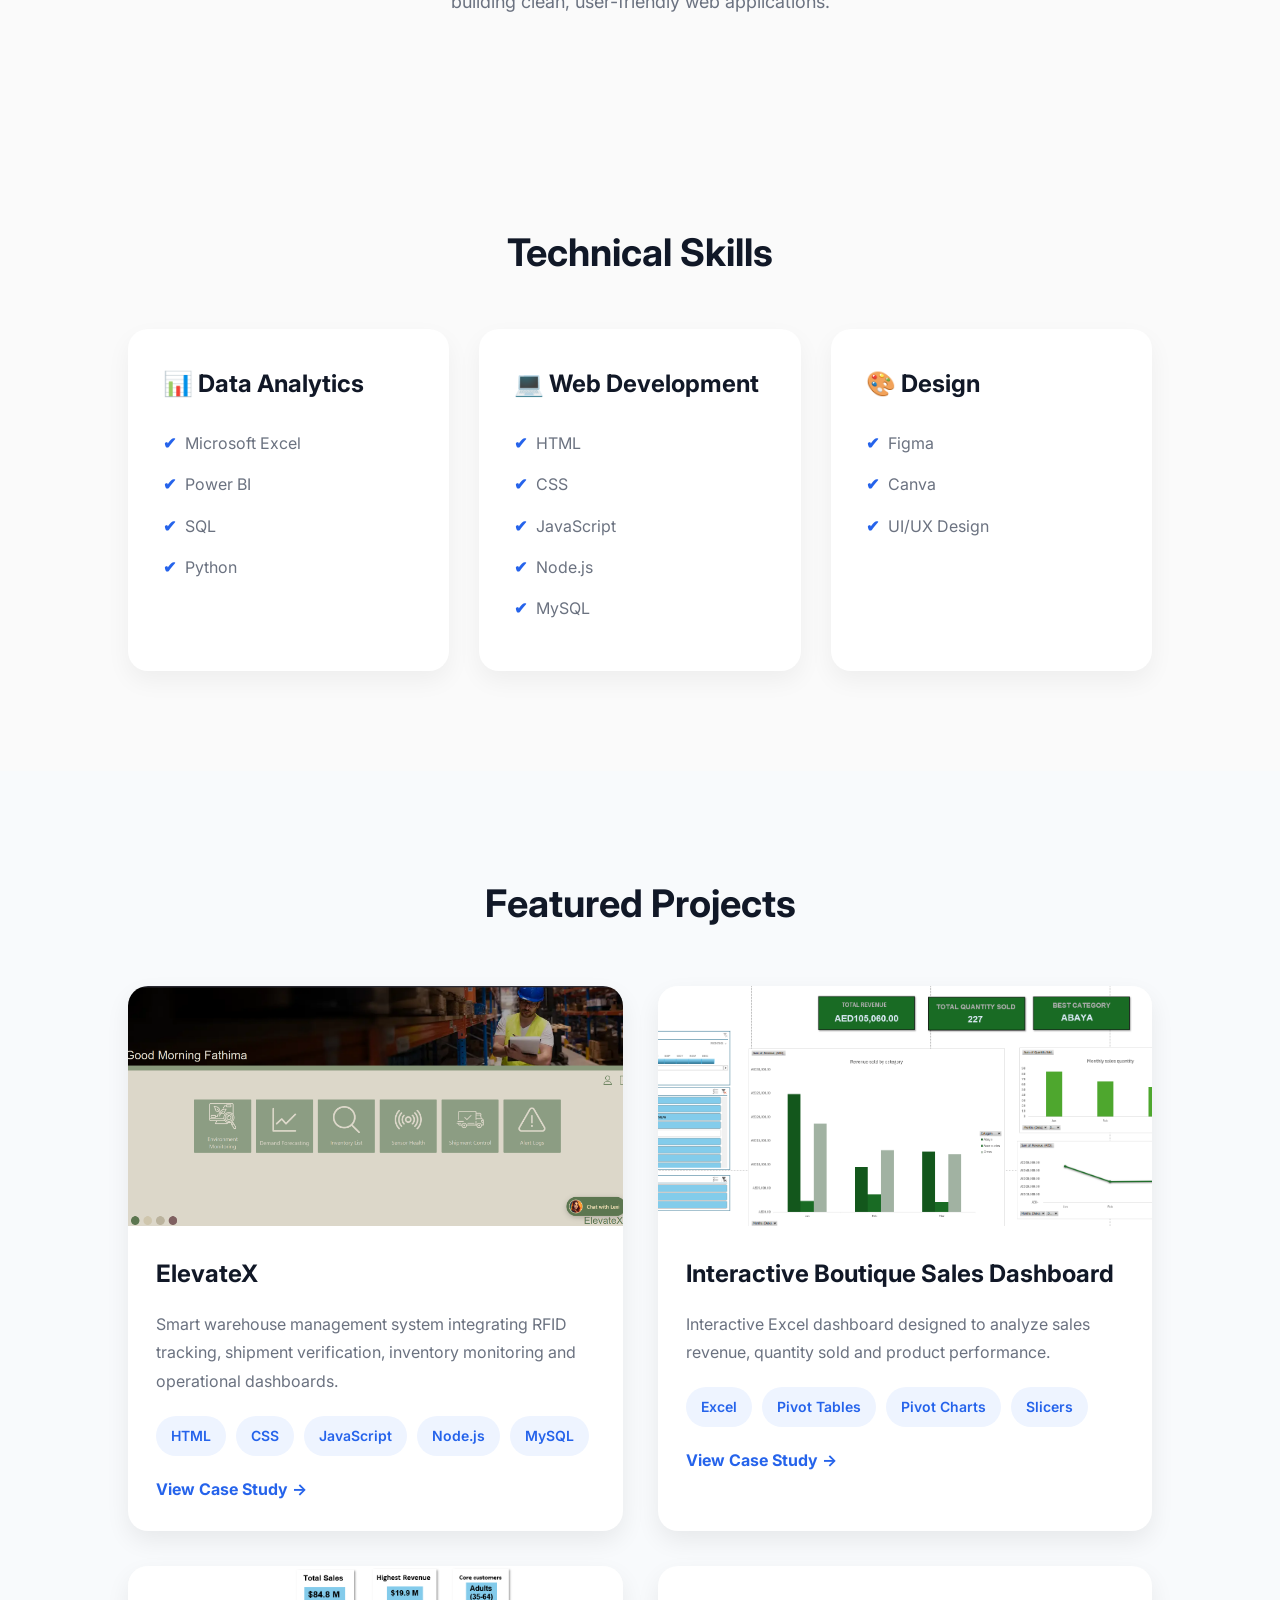
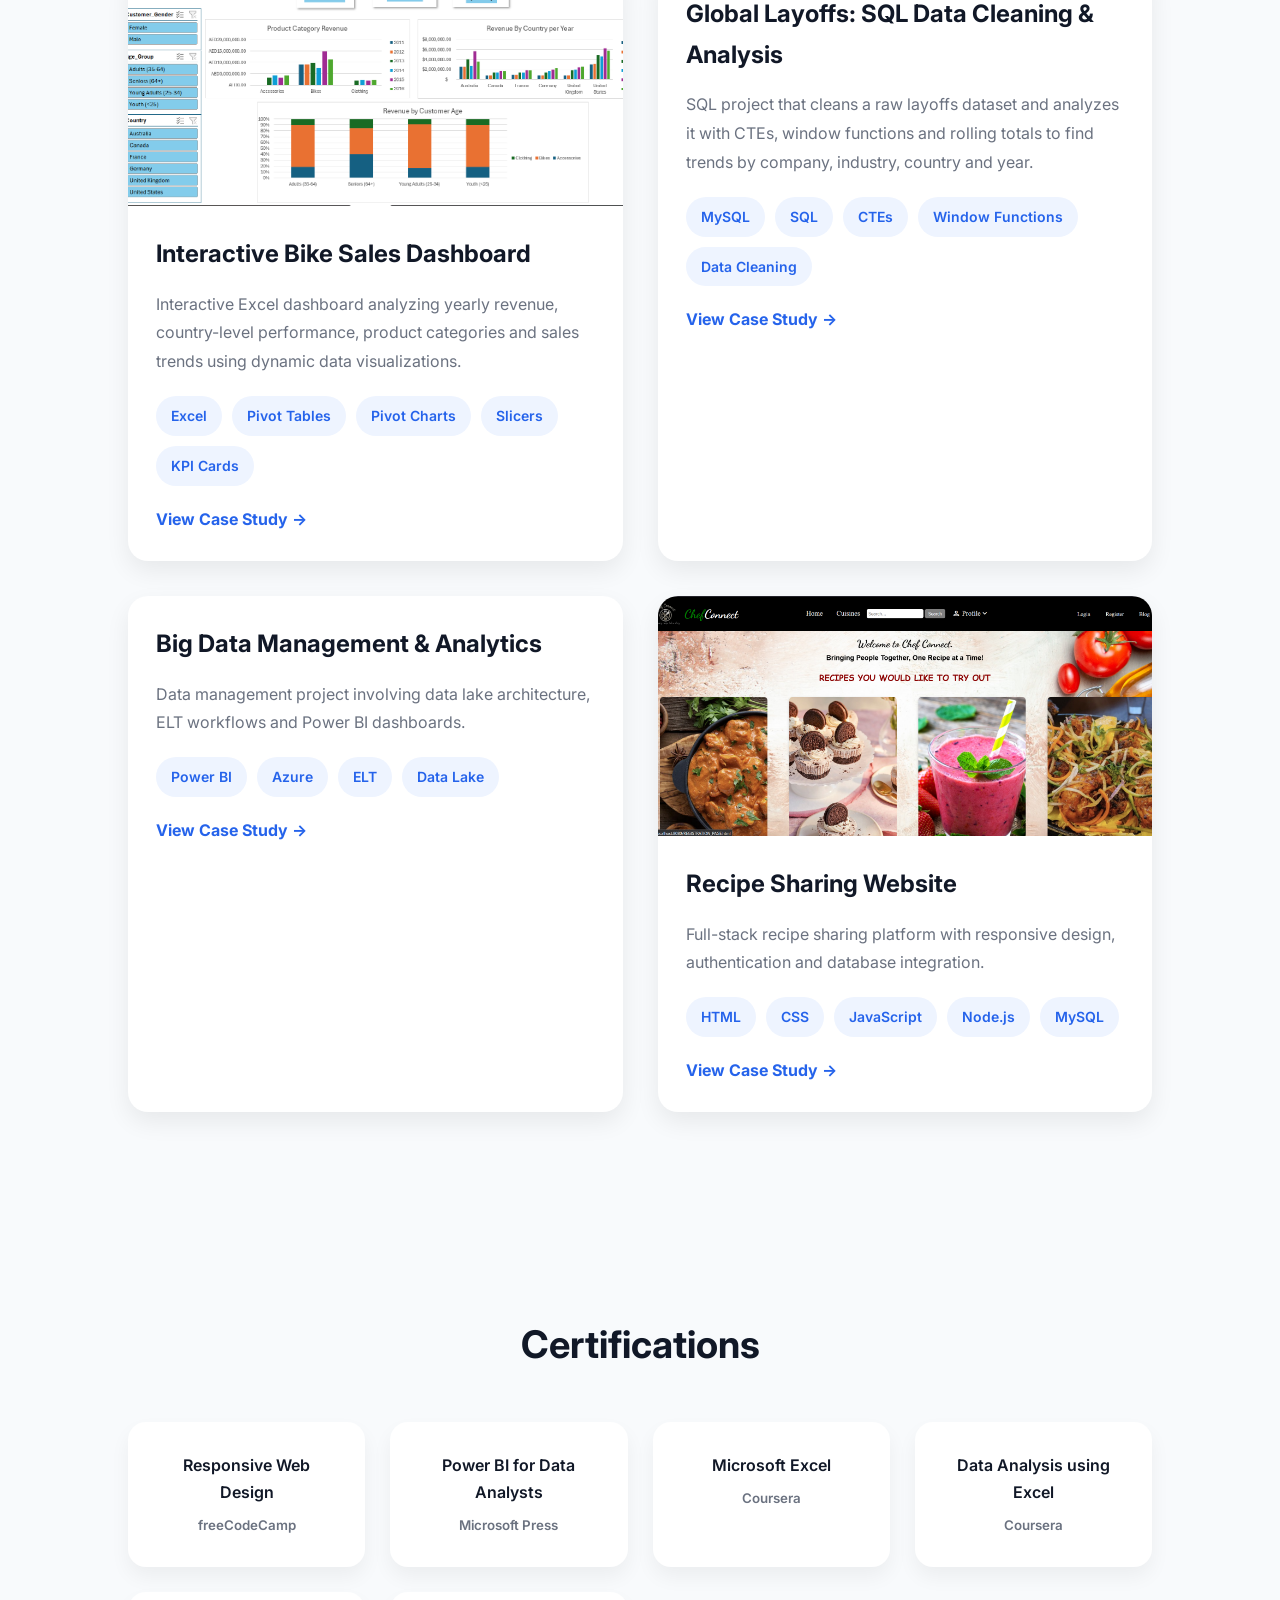
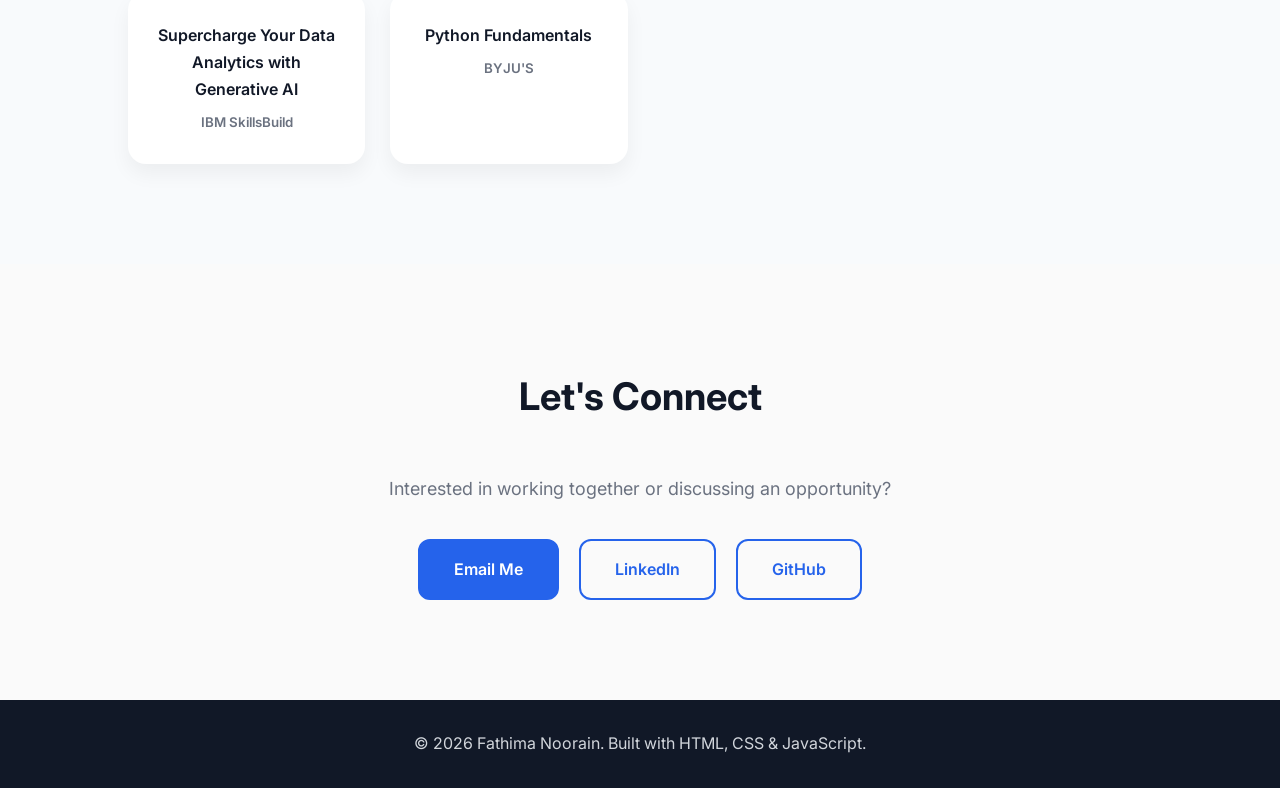
==== commit 4e7d3349: "Added SQL Data Cleaning and EDA project" ====
--- a/index.html
+++ b/index.html
@@ -112,7 +112,7 @@
 
         <div class="stat-card">
 
-            <h2>5+</h2>
+            <h2>6+</h2>
 
             <p>Projects Built</p>
 
@@ -334,47 +334,104 @@
 
         </div>
 
+
+
         <!-- ===========================
-     BIKE SALES DASHBOARD
-     =========================== -->
-
-<div class="project-card">
-
-    <img
-        src="media/BikeSales_Dashboard.png"
-        alt="Interactive Bike Sales Dashboard"
-    >
-
-    <div class="project-content">
-
-        <h3>Interactive Bike Sales Dashboard</h3>
-
-        <p>
-            Interactive Excel dashboard analyzing yearly revenue,
-            country-level performance, product categories and
-            sales trends using dynamic data visualizations.
-        </p>
-
-        <div class="tags">
-
-            <span>Excel</span>
-            <span>Pivot Tables</span>
-            <span>Pivot Charts</span>
-            <span>Slicers</span>
-            <span>KPI Cards</span>
-
-        </div>
-
-        <button
-            class="project-btn"
-            onclick="openModal('bikeSales')"
-        >
-            View Case Study →
-        </button>
-
-    </div>
-
-</div>
+        BIKE SALES DASHBOARD
+        =========================== -->
+
+        <div class="project-card">
+
+            <img
+                src="media/BikeSales_Dashboard.png"
+                alt="Interactive Bike Sales Dashboard"
+            >
+
+            <div class="project-content">
+
+                <h3>Interactive Bike Sales Dashboard</h3>
+
+                <p>
+                    Interactive Excel dashboard analyzing yearly revenue,
+                    country-level performance, product categories and
+                    sales trends using dynamic data visualizations.
+                </p>
+
+                <div class="tags">
+
+                    <span>Excel</span>
+                    <span>Pivot Tables</span>
+                    <span>Pivot Charts</span>
+                    <span>Slicers</span>
+                    <span>KPI Cards</span>
+
+                </div>
+
+                <button
+                    class="project-btn"
+                    onclick="openModal('bikeSales')"
+                >
+                    View Case Study →
+                </button>
+
+            </div>
+
+        </div>
+
+
+
+        <!-- ===========================
+        SQL: LAYOFFS DATA CLEANING & EDA
+        =========================== -->
+
+        <div class="project-card">
+
+            <!-- To add a screenshot later, uncomment this and set the file name
+            <img
+                src="media/layoffs_sql.png"
+                alt="Global Layoffs SQL Data Cleaning and Analysis"
+            >
+            -->
+
+            <div class="project-content">
+
+                <h3>Global Layoffs: SQL Data Cleaning & Analysis</h3>
+
+                <p>
+
+                    SQL project that cleans a raw layoffs dataset and
+                    analyzes it with CTEs, window functions and rolling
+                    totals to find trends by company, industry,
+                    country and year.
+
+                </p>
+
+
+                <div class="tags">
+
+                    <span>MySQL</span>
+                    <span>SQL</span>
+                    <span>CTEs</span>
+                    <span>Window Functions</span>
+                    <span>Data Cleaning</span>
+
+                </div>
+
+
+                <button
+                    class="project-btn"
+                    onclick="openModal('sqlLayoffsModal')"
+                >
+
+                    View Case Study →
+
+                </button>
+
+            </div>
+
+        </div>
+
+
 
         <!-- ===========================
         BIG DATA
@@ -615,8 +672,6 @@
                 alt="ElevateX Dashboard"
             >
 
-            
-
         </div>
 
 
@@ -769,8 +824,10 @@
 
 </div>
 
+
+
 <!-- ===========================
-BIKE SALES DASHBOARD
+BIKE SALES DASHBOARD MODAL
 =========================== -->
 
 <div class="modal" id="bikeSales">
@@ -905,6 +962,225 @@
 
 </div>
 
+
+
+<!-- ===========================
+SQL LAYOFFS MODAL
+=========================== -->
+
+<div class="modal" id="sqlLayoffsModal">
+
+    <div class="modal-content">
+
+        <button
+            class="modal-close"
+            onclick="closeModal('sqlLayoffsModal')"
+        >
+            ×
+        </button>
+
+
+        <h2>Global Layoffs: SQL Data Cleaning & Analysis</h2>
+
+        <p class="modal-subtitle">
+            MySQL Data Cleaning & Exploratory Data Analysis Project
+        </p>
+
+
+        <div class="modal-section">
+
+            <h3>Overview</h3>
+
+            <p>
+
+                Completed as part of an SQL course, this project
+                takes a raw company layoffs dataset through two
+                stages. First I cleaned it into an analysis-ready
+                table, then I explored it to find which companies,
+                industries, countries and years were hit hardest.
+
+            </p>
+
+        </div>
+
+
+        <div class="modal-section">
+
+            <h3>Part 1: Data Cleaning</h3>
+
+            <ul>
+
+                <li>
+                    Created a staging table and worked on a copy of
+                    the data, so the raw dataset stayed untouched.
+                </li>
+
+                <li>
+                    Removed duplicates using ROW_NUMBER() with
+                    PARTITION BY inside a CTE, since the table had
+                    no unique ID.
+                </li>
+
+                <li>
+                    Verified the results before deleting anything.
+                    My first check on a few columns flagged rows that
+                    were not real duplicates, so I partitioned on
+                    every column and re-checked individual companies.
+                </li>
+
+                <li>
+                    Standardized spellings and formats so values
+                    group correctly.
+                </li>
+
+                <li>
+                    Handled NULL and blank values.
+                </li>
+
+                <li>
+                    Removed an irrelevant column from the staging
+                    table only.
+                </li>
+
+            </ul>
+
+        </div>
+
+
+        <div class="modal-section">
+
+            <h3>Part 2: Exploratory Analysis</h3>
+
+            <ul>
+
+                <li>
+                    Checked the maximum layoffs and percentages, and
+                    reviewed companies that laid off 100% of their
+                    staff by funds raised.
+                </li>
+
+                <li>
+                    Totaled layoffs by company, industry, country,
+                    year and funding stage.
+                </li>
+
+                <li>
+                    Found the date range of the data, with layoffs
+                    concentrated in the COVID era.
+                </li>
+
+                <li>
+                    Built a rolling monthly total using a CTE and
+                    SUM() OVER (ORDER BY ...).
+                </li>
+
+                <li>
+                    Ranked the top 5 companies and top 5 industries
+                    per year using DENSE_RANK() and PARTITION BY,
+                    filtered through a second CTE.
+                </li>
+
+            </ul>
+
+        </div>
+
+
+        <div class="modal-section">
+
+            <h3>What I Learned</h3>
+
+            <ul>
+
+                <li>
+                    Always work on a copy, never on the raw data.
+                </li>
+
+                <li>
+                    Verify results before acting on them.
+                </li>
+
+                <li>
+                    CTEs and window functions make multi-step
+                    analysis easier to read and debug.
+                </li>
+
+            </ul>
+
+        </div>
+
+
+        <!--
+        To add findings later, copy this block and fill it from your query results:
+
+        <div class="modal-section">
+            <h3>Key Insights</h3>
+            <ul>
+                <li>Company with the most layoffs: ...</li>
+                <li>Most affected industry: ...</li>
+                <li>Peak year: ...</li>
+            </ul>
+        </div>
+        -->
+
+
+        <!--
+        Once your SQL repo is on GitHub, remove these comment marks and add your link:
+
+        <div class="modal-section">
+            <h3>Code</h3>
+            <p>
+                <a
+                    href="https://github.com/fathima-97/YOUR-REPO"
+                    target="_blank"
+                    rel="noopener"
+                >
+                    View the SQL scripts on GitHub
+                </a>
+            </p>
+        </div>
+        -->
+
+
+        <div class="modal-section">
+
+            <h3>Tools</h3>
+
+            <div class="modal-tags">
+
+                <span>MySQL</span>
+                <span>MySQL Workbench</span>
+                <span>CTEs</span>
+                <span>Window Functions</span>
+                <span>Aggregations</span>
+                <span>Data Cleaning</span>
+                <span>EDA</span>
+
+            </div>
+
+        </div>
+
+
+        <!-- To add screenshots later:
+        <div class="project-gallery">
+            <img src="media/layoffs_rolling_total.png" alt="Rolling total of layoffs">
+            <img src="media/layoffs_top5.png" alt="Top 5 companies per year">
+        </div>
+        -->
+
+
+        <button
+            class="modal-bottom-close"
+            onclick="closeModal('sqlLayoffsModal')"
+        >
+            Close Case Study
+        </button>
+
+    </div>
+
+</div>
+
+
+
 <!-- ===========================
 BIG DATA MODAL
 =========================== -->
@@ -992,16 +1268,6 @@
         </div>
 
 
-        <div class="project-gallery">
-
-            <img
-                src="images/big-data.jpg"
-                alt="Big Data Analytics Project"
-            >
-
-        </div>
-
-
         <button
             class="modal-bottom-close"
             onclick="closeModal('bigDataModal')"
@@ -1210,13 +1476,23 @@
         </a>
 
         <a
-            href="https://www.linkedin.com/"
+            href="https://www.linkedin.com/in/fathima-noorain-3b643a2a8"
             target="_blank"
+            rel="noopener"
             class="btn-outline"
         >
             LinkedIn
         </a>
 
+        <a
+            href="https://github.com/fathima-97"
+            target="_blank"
+            rel="noopener"
+            class="btn-outline"
+        >
+            GitHub
+        </a>
+
     </div>
 
 </section>
